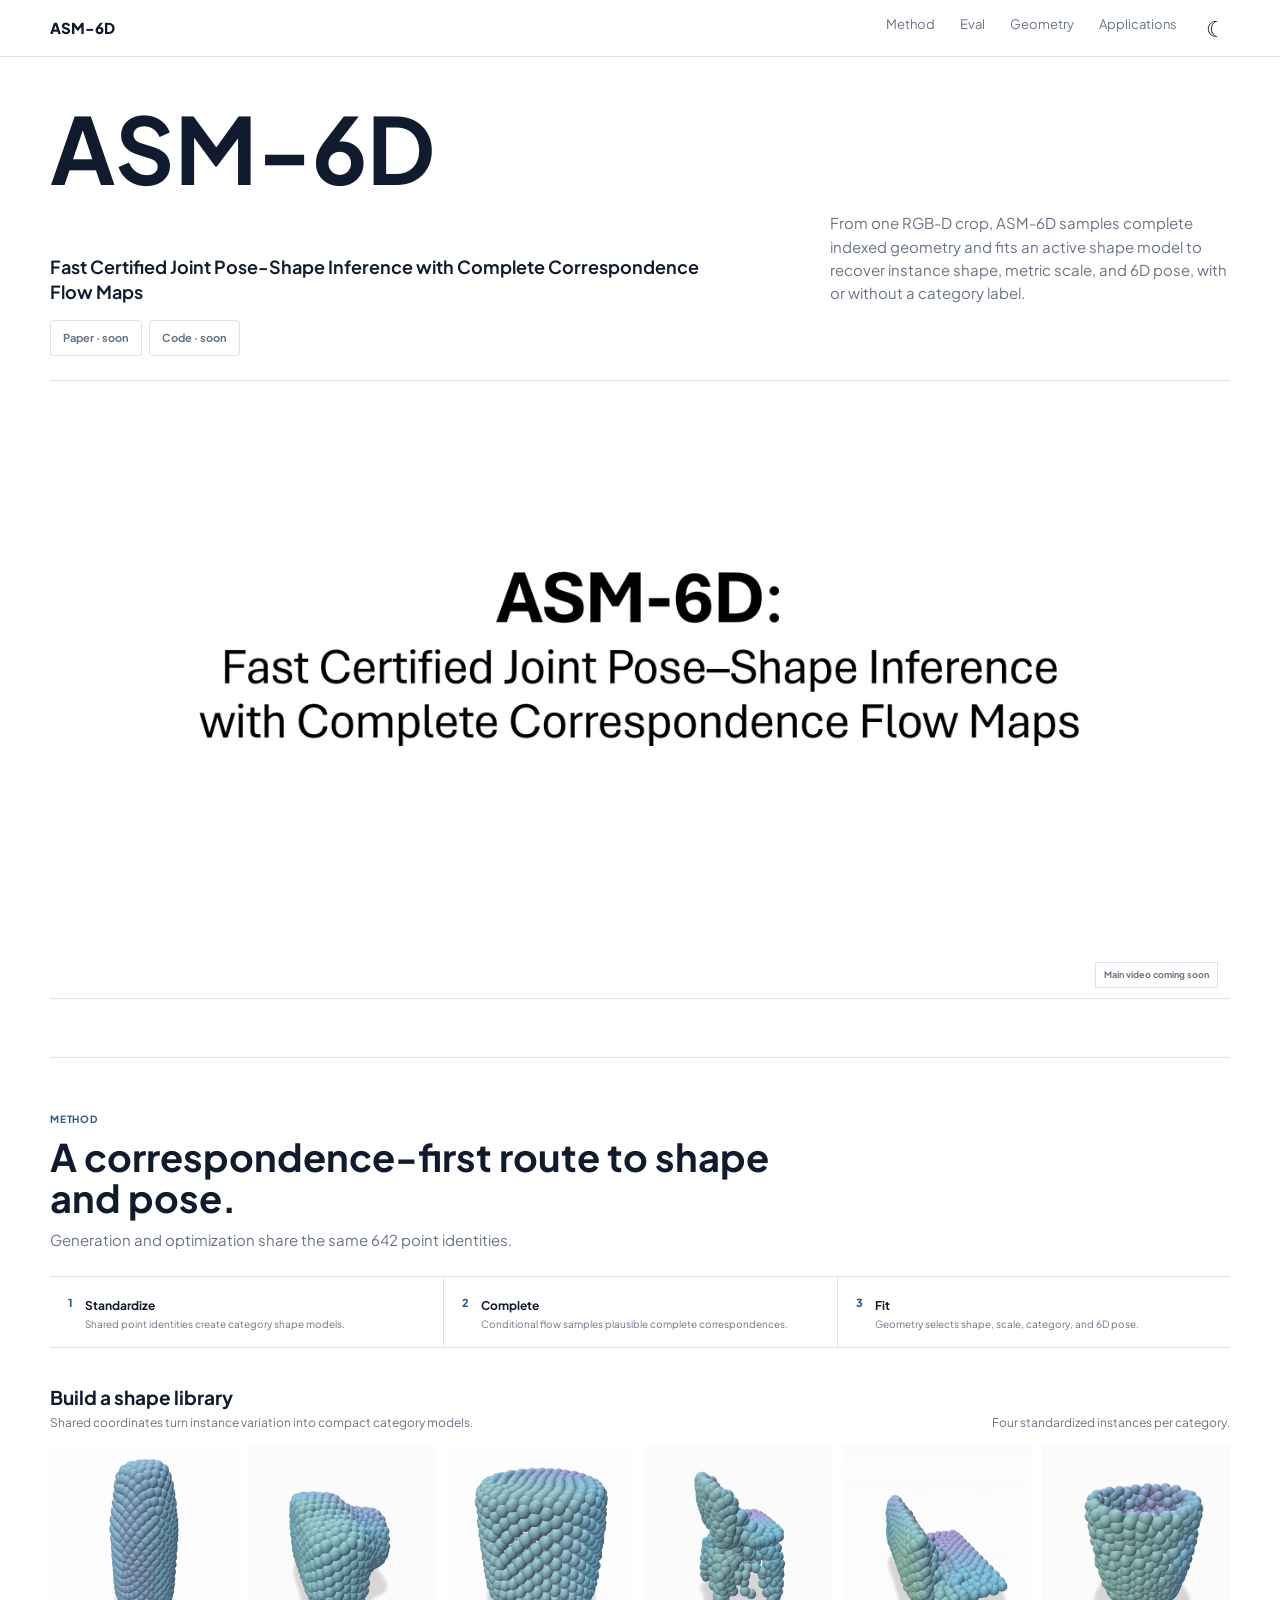
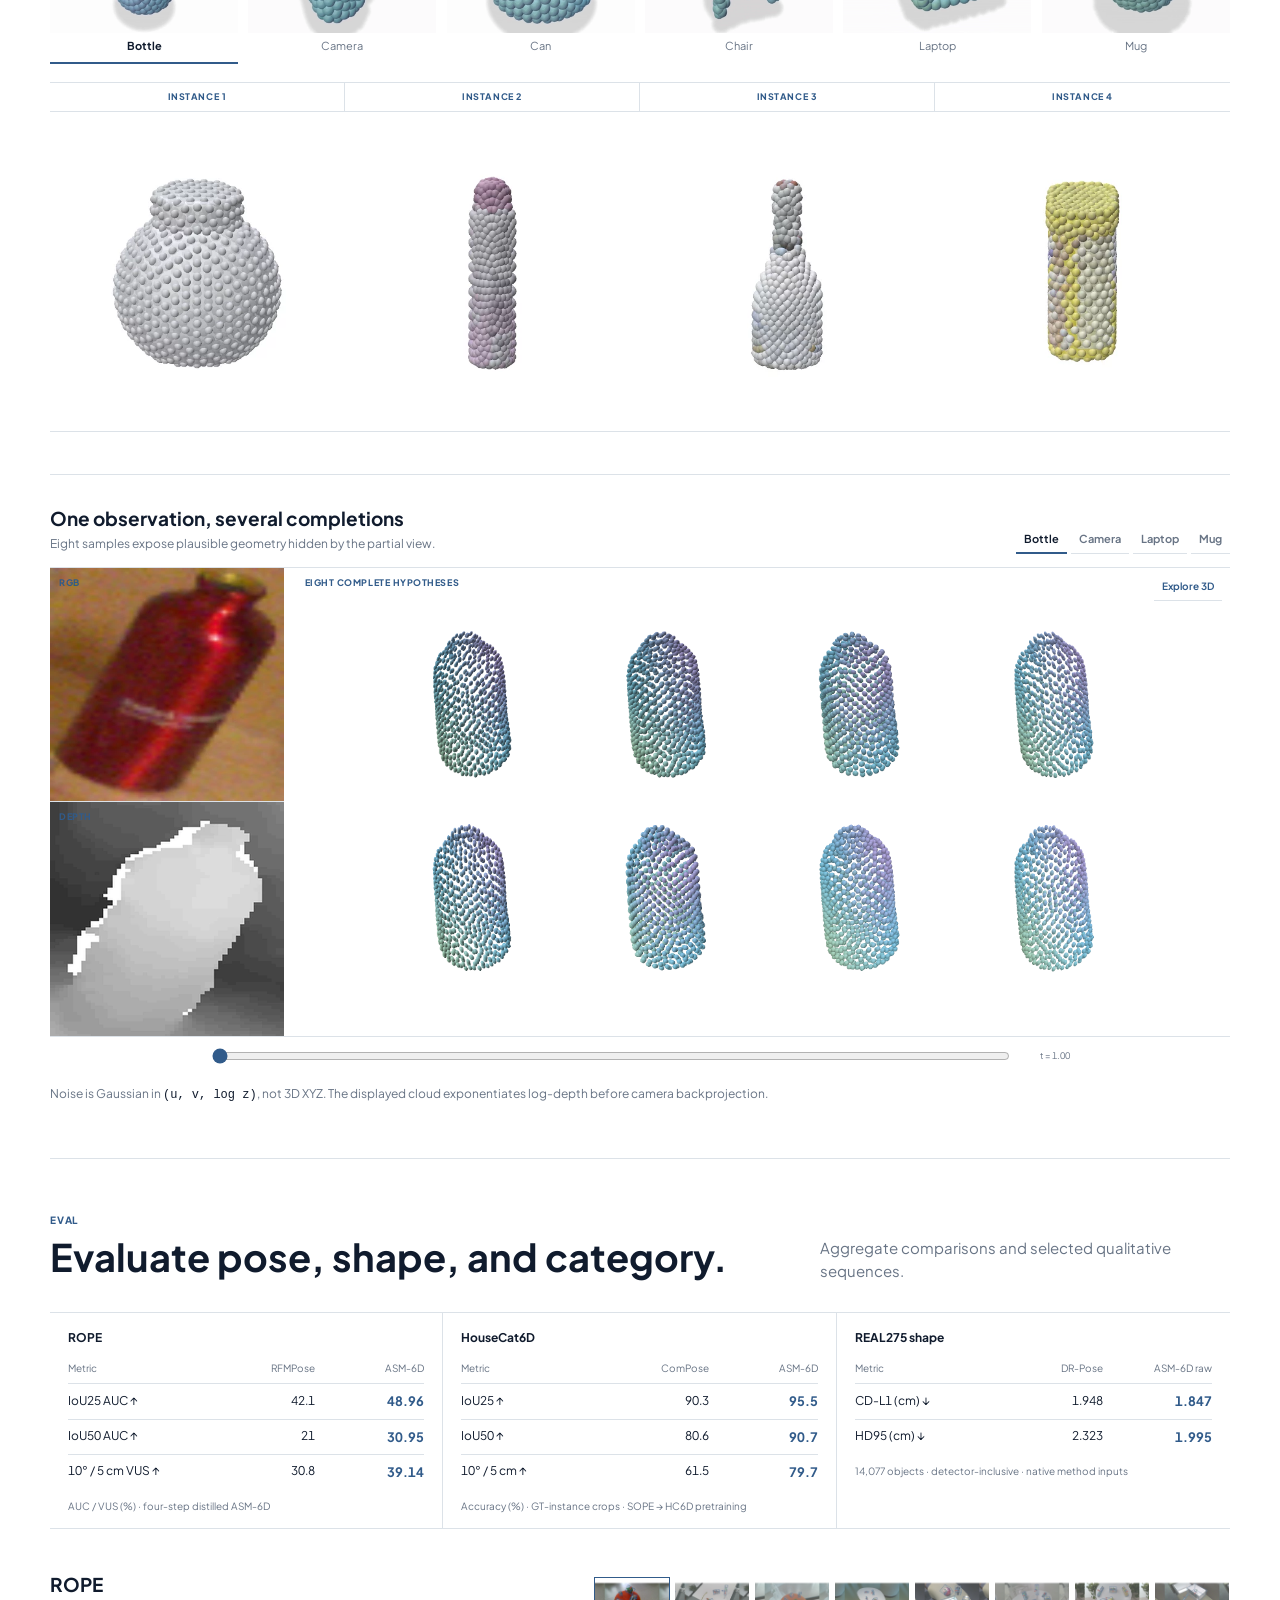
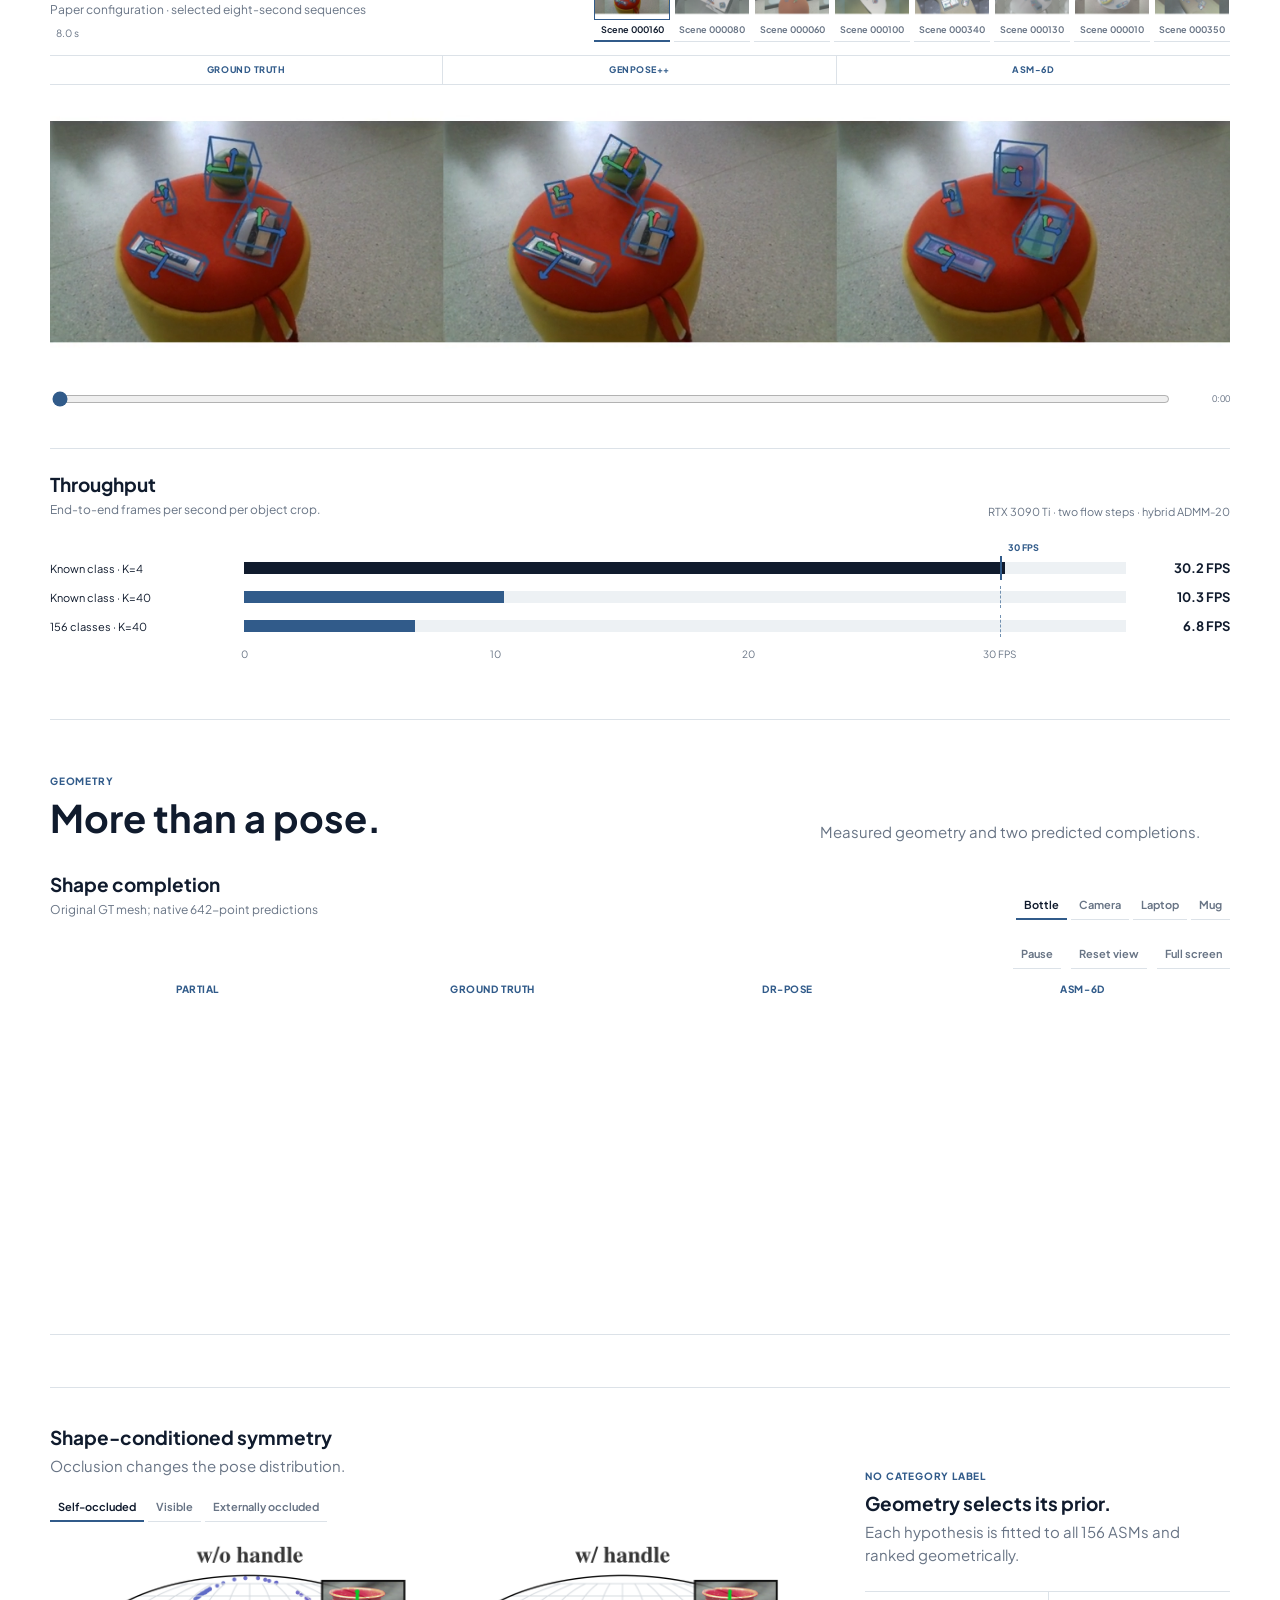
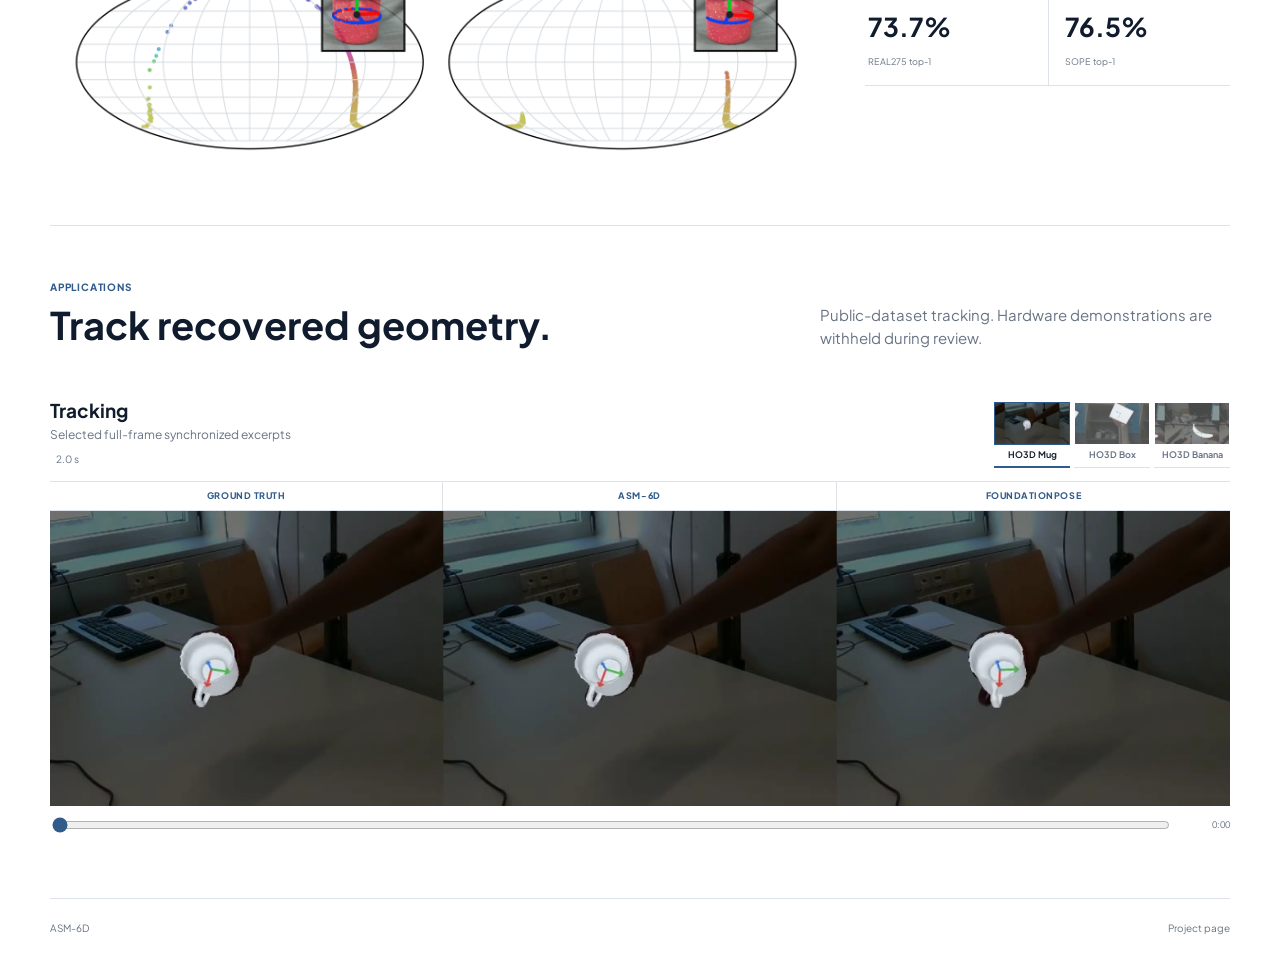
==== index.html @ 8a08e770 "Update anonymous ASM-6D website" ====
<!doctype html>
<html lang="en">
<head>
  <meta charset="utf-8">
  <meta name="viewport" content="width=device-width, initial-scale=1">
  <meta name="description" content="ASM-6D estimates complete object shape and 6D pose from one RGB-D observation.">
  <meta name="robots" content="noindex,nofollow,noarchive">
  <meta property="og:type" content="website">
  <meta property="og:title" content="ASM-6D">
  <meta property="og:description" content="Joint pose-shape inference with complete correspondence flow maps.">
  <meta property="og:image" content="assets/images/social-card.webp">
  <title>ASM-6D</title>
  <link rel="icon" href="data:,">
  <link rel="preload" href="assets/fonts/PlusJakartaSans-Variable.ttf" as="font" type="font/ttf" crossorigin>
  <link rel="preload" href="assets/images/main-poster.webp" as="image" type="image/webp" fetchpriority="high">
  <link rel="stylesheet" href="styles.css">
  <script type="module" src="app.js"></script>
</head>
<body>
  <a class="skip-link" href="#main">Skip to content</a>
  <header class="site-header"><nav class="wrap nav" aria-label="Primary navigation">
    <a class="wordmark" href="#top">ASM-6D</a>
    <div class="nav-links"><a href="#method">Method</a><a href="#eval">Eval</a><a href="#geometry">Geometry</a><a href="#applications">Applications</a><button id="theme-toggle" class="theme-toggle" type="button" aria-label="Switch to dark reading mode" aria-pressed="false" title="Dark reading mode">☾</button></div>
  </nav></header>

  <main id="main">
    <section class="hero wrap" id="top">
      <h1>ASM-6D</h1>
      <div class="hero-line">
        <p class="subtitle">Fast Certified Joint Pose-Shape Inference with Complete Correspondence Flow Maps</p>
        <p class="lede">From one RGB-D crop, ASM-6D samples complete indexed geometry and fits an active shape model to recover instance shape, metric scale, and 6D pose, with or without a category label.</p>
      </div>
      <div class="actions" aria-label="Project resources"><span class="button quiet" aria-disabled="true">Paper · soon</span><span class="button quiet" aria-disabled="true">Code · soon</span></div>
      <div class="main-video" id="main-video-shell">
        <video id="main-video" controls muted playsinline preload="metadata" poster="assets/images/main-poster.webp" aria-label="ASM-6D project video"></video>
        <div class="video-placeholder" id="main-video-placeholder"><span>Main video coming soon</span></div>
      </div>
    </section>

    <section class="section wrap" id="method">
      <header class="section-heading"><p class="eyebrow">Method</p><h2>A correspondence-first route to shape and pose.</h2><p>Generation and optimization share the same 642 point identities.</p></header>
      <ol class="method-steps" aria-label="ASM-6D method stages">
        <li><span>1</span><div><strong>Standardize</strong><p>Shared point identities create category shape models.</p></div></li>
        <li><span>2</span><div><strong>Complete</strong><p>Conditional flow samples plausible complete correspondences.</p></div></li>
        <li><span>3</span><div><strong>Fit</strong><p>Geometry selects shape, scale, category, and 6D pose.</p></div></li>
      </ol>
      <figure class="method-overview" id="method-overview" hidden><img alt="ASM-6D method overview"><figcaption>A replaceable overview of the complete inference pipeline.</figcaption></figure>

      <article class="template-explorer">
        <div class="subhead"><div><h3>Build a shape library</h3><p>Shared coordinates turn instance variation into compact category models.</p></div><p class="microcopy">Four standardized instances per category.</p></div>
        <div class="template-grid" id="template-grid" role="tablist" aria-label="ASM category"></div>
        <div class="instance-reel" id="instance-reel" hidden>
          <div class="column-labels four"><span>Instance 1</span><span>Instance 2</span><span>Instance 3</span><span>Instance 4</span></div>
          <button class="media-button" type="button" aria-label="Pause category instances"><video muted loop playsinline preload="none"></video></button>
        </div>
      </article>

      <article class="flow-explorer">
        <div class="comparison-head"><div><h3>One observation, several completions</h3><p>Eight samples expose plausible geometry hidden by the partial view.</p></div><div class="switches" id="flow-controls" role="tablist" aria-label="Flow completion object"></div></div>
        <div class="flow-stage">
          <div class="flow-input" aria-label="RGB-D conditioning input">
            <div><span>RGB</span><img id="flow-rgb" alt="RGB crop used to condition the flow model"></div>
            <div><span>Depth</span><img id="flow-depth" alt="Depth crop used to condition the flow model"></div>
          </div>
          <div class="flow-output">
            <div class="flow-output-label">Eight complete hypotheses</div><button id="flow-orbit" class="flow-orbit icon-button-inline" type="button" aria-pressed="false">Explore 3D</button>
            <button class="media-button flow-media" type="button" aria-label="Play flow animation"><video id="flow-video" data-autoplay muted playsinline preload="none"></video></button>
            <div id="flow-viewer" class="flow-viewer" hidden><canvas tabindex="0" aria-label="Orbit all eight hypotheses together"></canvas><img class="shape-fallback" alt="Eight flow hypotheses" hidden></div>
          </div>
        </div>
        <div class="media-timeline flow-timeline"><input id="flow-scrubber" type="range" min="0" max="1000" value="0" aria-label="Flow denoising progress"><output for="flow-scrubber">t = 1.00</output></div>
        <p class="flow-note">Noise is Gaussian in <code>(u, v, log z)</code>, not 3D XYZ. The displayed cloud exponentiates log-depth before camera backprojection.</p>
      </article>
    </section>

    <section class="section wrap" id="eval">
      <header class="section-heading split-heading"><div><p class="eyebrow">Eval</p><h2>Evaluate pose, shape, and category.</h2></div><p>Aggregate comparisons and selected qualitative sequences.</p></header>
      <div class="metric-strip" id="benchmark-strip"></div>

      <article class="comparison" data-comparison="rope" hidden>
        <div class="comparison-head"><div><h3>ROPE</h3><p>Paper configuration · selected eight-second sequences</p></div><div class="switches" data-controls role="tablist" aria-label="ROPE scene"></div></div>
        <div class="column-labels three"><span>Ground truth</span><span>GenPose++</span><span>ASM-6D</span></div>
        <button class="media-button comparison-media" type="button" aria-label="Pause ROPE comparison"><video data-video data-autoplay muted loop playsinline preload="none"></video></button>
      </article>

      <article class="comparison" id="housecat-comparison" data-comparison="housecat" hidden>
        <div class="comparison-head"><div><h3>HouseCat6D</h3><p>SOPE-to-HouseCat6D adaptation · official test scenes</p></div><div class="switches" data-controls role="tablist" aria-label="HouseCat6D scene"></div></div>
        <div class="column-labels three"><span>RGB</span><span>Ground truth</span><span>ASM-6D</span></div>
        <button class="media-button comparison-media" type="button" aria-label="Pause HouseCat6D comparison"><video data-video data-autoplay muted loop playsinline preload="none"></video></button>
      </article>

      <article class="throughput" aria-labelledby="throughput-title">
        <div class="subhead"><div><h3 id="throughput-title">Throughput</h3><p>End-to-end frames per second per object crop.</p></div><p class="runtime-config">RTX 3090 Ti · two flow steps · hybrid ADMM-20</p></div>
        <div class="latency-chart" id="latency-chart"></div>
        <div class="fps-axis" aria-hidden="true"><span>0</span><span>10</span><span>20</span><span>30 FPS</span></div>
      </article>
    </section>

    <section class="section wrap" id="geometry">
      <header class="section-heading split-heading"><div><p class="eyebrow">Geometry</p><h2>More than a pose.</h2></div><p>Measured geometry and two predicted completions.</p></header>
      <article class="shape-completion">
        <div class="comparison-head"><div><h3>Shape completion</h3><p>Original GT mesh; native 642-point predictions</p></div><div class="switches" id="shape-controls" role="tablist" aria-label="Shape completion object"></div></div>
        <div class="shape-toolbar"><button class="icon-button-inline" id="shape-play" type="button" aria-label="Pause automatic rotation">Pause</button><button class="icon-button-inline" id="shape-reset" type="button">Reset view</button><button class="icon-button-inline" id="shape-fullscreen" type="button">Full screen</button></div>
        <div class="shape-viewer" id="shape-viewer" role="region" aria-label="Synchronized interactive shape completion comparison"><div class="shape-labels"><span>Partial</span><span>Ground truth</span><span>DR-Pose</span><span>ASM-6D</span></div><canvas tabindex="0" aria-label="Synchronized GT mesh and three point clouds"></canvas><img class="shape-fallback" alt="Shape completion comparison" hidden></div>
      </article>

      <div class="geometry-pair">
        <article class="compact-study"><div class="study-head"><h3>Shape-conditioned symmetry</h3><p>Occlusion changes the pose distribution.</p></div><div class="switches" id="ambiguity-controls" role="tablist" aria-label="Occlusion condition"></div><button class="media-button" type="button" data-lightbox aria-label="Enlarge pose ambiguity visualization"><img id="ambiguity-image" src="assets/images/ambiguity-self.webp" alt="Shape-conditioned pose distributions"></button></article>
        <article class="prior-study"><p class="eyebrow">No category label</p><h3>Geometry selects its prior.</h3><p>Each hypothesis is fitted to all 156 ASMs and ranked geometrically.</p><div class="classification-metrics" id="classification-metrics"></div></article>
      </div>
    </section>

    <section class="section wrap" id="applications">
      <header class="section-heading split-heading"><div><p class="eyebrow">Applications</p><h2>Track and grasp recovered geometry.</h2></div><p>Lock shape through time, or pass it directly to grasp planning.</p></header>
      <article class="comparison" data-comparison="tracking">
        <div class="comparison-head"><div><h3>Tracking</h3><p>Selected full-frame synchronized excerpts</p></div><div class="switches" data-controls role="tablist" aria-label="Tracking sequence"></div></div>
        <div class="column-labels three"><span>Ground truth</span><span>ASM-6D</span><span>FoundationPose</span></div>
        <button class="media-button comparison-media" type="button" aria-label="Pause tracking comparison"><video data-video data-autoplay muted loop playsinline preload="none"></video></button>
      </article>
      <article class="comparison" data-comparison="grasping">
        <div class="comparison-head"><div><h3>Geometry-aware grasping</h3><p>Synchronized camera and robot views</p></div><div class="switches" data-controls role="tablist" aria-label="Grasp sequence"></div></div>
        <div class="column-labels two"><span>RGB</span><span>Geometry + robot</span></div>
        <button class="media-button comparison-media" type="button" aria-label="Pause grasping comparison"><video data-video data-autoplay muted loop playsinline preload="none"></video></button>
      </article>
    </section>
  </main>

  <footer class="footer wrap"><p>ASM-6D</p><p>Project page</p></footer>
  <dialog class="lightbox" id="lightbox" aria-label="Expanded media"><button class="icon-button" type="button" aria-label="Close expanded media">×</button><img alt="Expanded visualization"></dialog>
</body>
</html>
---- styles.css ----
@font-face{font-family:Jakarta;src:url("assets/fonts/PlusJakartaSans-Variable.ttf") format("truetype");font-style:normal;font-weight:200 800;font-display:swap}
:root{--ink:#101b2d;--blue:#315b8a;--blue-mid:#7190b0;--blue-pale:#d9e3ec;--gray:#8d959e;--muted:#687485;--line:#dce2e8;--paper:#fff;--max:1180px}
*{box-sizing:border-box}html{scroll-behavior:smooth;background:#fff}body{margin:0;color:var(--ink);background:#fff;font-family:Jakarta,Arial,sans-serif;font-size:15px;line-height:1.55;letter-spacing:0}img,video,canvas{display:block;width:100%;background:#fff}button,a{font:inherit}button{color:inherit}.wrap{width:min(calc(100% - 48px),var(--max));margin-inline:auto}
.skip-link{position:fixed;left:12px;top:-60px;z-index:100;background:var(--ink);color:#fff;padding:9px 13px}.skip-link:focus{top:12px}.site-header{position:sticky;top:0;z-index:30;background:rgba(255,255,255,.96);border-bottom:1px solid var(--line);backdrop-filter:blur(10px)}.nav{height:56px;display:flex;align-items:center;justify-content:space-between}.wordmark{font-weight:800;color:var(--ink);text-decoration:none}.nav-links{display:flex;gap:25px}.nav-links a{color:var(--muted);text-decoration:none;font-size:13px}.nav-links a:hover,.nav-links a:focus{color:var(--ink)}
.eyebrow{margin:0 0 8px;color:var(--blue);font-size:10px;font-weight:750;text-transform:uppercase;letter-spacing:.08em}h1,h2,h3,p{margin-top:0}h1{font-size:clamp(58px,7vw,92px);line-height:.94;letter-spacing:0;margin:0}h2{font-size:clamp(29px,3vw,42px);line-height:1.08;letter-spacing:0;margin-bottom:10px}h3{font-size:19px;line-height:1.2;letter-spacing:0;margin-bottom:5px}.subtitle{font-size:18px;line-height:1.4;font-weight:650;max-width:650px;margin:0}.lede{font-size:15px;color:var(--muted);max-width:400px;margin:0}.hero{padding-block:48px 58px}.hero-line{display:flex;justify-content:space-between;align-items:end;gap:64px;margin-top:20px}.actions{display:flex;gap:7px;margin-top:16px}.button{display:inline-flex;border:1px solid var(--line);border-radius:3px;padding:8px 12px;color:var(--muted);background:#fff;font-size:11px;font-weight:700}.main-video{position:relative;margin-top:24px;aspect-ratio:16/8.4;background:#fff;border-block:1px solid var(--line);overflow:hidden}.main-video video{height:100%;object-fit:contain}.video-placeholder{position:absolute;right:12px;bottom:10px;pointer-events:none}.video-placeholder span{display:block;padding:5px 8px;border:1px solid var(--line);background:rgba(255,255,255,.9);color:var(--muted);font-size:9px;font-weight:700}
.section{position:relative;padding-block:54px;border-top:1px solid var(--line)}.anchor-alias{position:absolute;top:-56px}.section-heading{max-width:760px;margin-bottom:25px}.section-heading>p:last-child,.split-heading>p{color:var(--muted);margin-bottom:0}.split-heading{max-width:none;display:grid;grid-template-columns:1fr 410px;gap:55px;align-items:end}.split-heading>p{padding-bottom:5px}.method-steps{display:grid;grid-template-columns:repeat(3,1fr);margin:0 0 34px;padding:0;border-block:1px solid var(--line);list-style:none}.method-steps li{display:flex;gap:12px;padding:15px 18px}.method-steps li+li{border-left:1px solid var(--line)}.method-steps li>span{color:var(--blue);font-size:11px;font-weight:800;padding-top:2px}.method-steps strong{font-size:12px}.method-steps p{margin:2px 0 0;color:var(--muted);font-size:10px;line-height:1.45}.method-overview{margin:0 0 40px;border-block:1px solid var(--line)}.method-overview img{max-height:560px;object-fit:contain}.method-overview figcaption{font-size:10px;color:var(--muted);padding:7px 0}.subhead,.comparison-head{display:flex;align-items:end;justify-content:space-between;gap:28px;margin-bottom:13px}.subhead p,.comparison-head p{margin:0;color:var(--muted);font-size:12px}.microcopy{max-width:320px;text-align:right}.template-explorer{padding-top:4px}.template-grid{display:grid;grid-template-columns:repeat(6,1fr);gap:10px}.template-tile{position:relative;padding:0 0 8px;border:0;border-bottom:2px solid transparent;background:#fff;cursor:pointer;text-align:left}.template-tile video{aspect-ratio:1/1;object-fit:contain}.template-tile span{display:block;text-align:center;font-size:11px;color:var(--muted);margin-top:3px}.template-tile.active{border-color:var(--blue)}.template-tile.active span{color:var(--ink);font-weight:700}.instance-reel{margin-top:18px;border-bottom:1px solid var(--line)}.instance-reel video{aspect-ratio:48/13;object-fit:contain}.flow-explorer,.throughput{margin-top:42px;padding-top:32px;border-top:1px solid var(--line)}.flow-stage{display:grid;grid-template-columns:minmax(150px,1fr) minmax(0,4fr);gap:12px;align-items:stretch;border-block:1px solid var(--line)}.flow-input{display:grid;grid-template-rows:1fr 1fr;gap:1px;background:var(--line)}.flow-input>div{position:relative;min-height:0;background:#fff}.flow-input span,.flow-output-label{position:absolute;z-index:1;top:8px;left:9px;color:var(--blue);font-size:9px;font-weight:750;text-transform:uppercase;letter-spacing:.06em}.flow-input img{height:100%;object-fit:cover}.flow-output{position:relative;min-width:0;background:#fff}.flow-output-label{position:absolute}.flow-media,.flow-media video{width:100%;height:100%;aspect-ratio:2/1;object-fit:contain}.flow-timeline{grid-column:2;max-width:none;width:80%;margin:3px 0 0 auto}
.media-button{display:block;width:100%;padding:0;border:0;background:#fff;cursor:pointer;position:relative}.media-button:focus-visible,.switches button:focus-visible,.template-tile:focus-visible,.icon-button-inline:focus-visible,.icon-button:focus-visible{outline:2px solid var(--blue);outline-offset:3px}.switches{display:flex;flex-wrap:wrap;gap:4px}.switches button,.icon-button-inline{border:0;border-bottom:1px solid var(--line);padding:6px 8px;background:#fff;color:var(--muted);cursor:pointer;font-size:11px;font-weight:650}.switches button.active{color:var(--ink);border-color:var(--blue);box-shadow:inset 0 -1px var(--blue)}.switches .preview-tab{width:76px;padding:0 0 5px;text-align:center}.preview-tab img{width:76px;height:43px;object-fit:cover;filter:saturate(.72);opacity:.72;border:1px solid transparent}.preview-tab span{display:block;margin-top:3px;font-size:9px;white-space:nowrap;overflow:hidden;text-overflow:ellipsis}.preview-tab.active img{opacity:1;filter:none;border-color:var(--blue)}
.metric-strip{display:grid;grid-template-columns:repeat(3,1fr);border-block:1px solid var(--line);margin-bottom:42px}.metric-comparison{padding:16px 18px 14px;border-right:1px solid var(--line)}.metric-comparison:last-child{border-right:0}.metric-comparison header{display:flex;justify-content:space-between;align-items:baseline;gap:12px}.metric-comparison header strong{font-size:12px}.metric-comparison header span{color:var(--blue);font-size:17px;font-weight:800}.metric-comparison footer{margin-top:8px;color:var(--muted);font-size:8px}.comparison-bar{margin-top:11px}.bar-row{display:grid;grid-template-columns:72px 1fr 34px;align-items:center;gap:7px;margin:5px 0;color:var(--muted);font-size:9px}.bar-row span{white-space:nowrap;overflow:hidden;text-overflow:ellipsis}.bar-row i{display:block;height:7px;background:#edf0f2}.bar-row b{display:block;height:100%;background:#a6adb5}.bar-row em{text-align:right;font-style:normal;font-weight:700}.bar-row.ours{color:var(--ink)}.bar-row.ours b{background:var(--blue)}.comparison{position:relative;margin-top:44px}.comparison+.comparison{margin-top:54px}.column-labels,.shape-labels{display:grid;border-block:1px solid var(--line);color:var(--blue);font-size:9px;font-weight:750;text-transform:uppercase;letter-spacing:.06em}.column-labels.three{grid-template-columns:repeat(3,1fr)}.column-labels.four,.shape-labels{grid-template-columns:repeat(4,1fr)}.column-labels.two{grid-template-columns:repeat(2,1fr)}.column-labels span,.shape-labels span{text-align:center;padding:7px;border-right:1px solid var(--line)}.column-labels span:last-child,.shape-labels span:last-child{border-right:0}.comparison-media{overflow:hidden}.comparison-media video{height:auto;object-fit:contain}.media-timeline{display:grid;grid-template-columns:1fr 52px;align-items:center;gap:10px;padding:8px 0}.media-timeline input{width:100%;height:18px;accent-color:var(--blue);cursor:pointer}.media-timeline output{color:var(--muted);font-size:9px;text-align:right;font-variant-numeric:tabular-nums}.flow-timeline{max-width:860px;margin:0 auto}.expand-media{display:none;position:absolute;right:8px;bottom:8px;z-index:2;border:1px solid var(--line);border-radius:2px;padding:5px 8px;background:rgba(255,255,255,.92);color:var(--muted);font-size:9px;font-weight:700;cursor:pointer}.expand-media:hover,.expand-media:focus{color:var(--ink);border-color:var(--blue-mid)}.latency-chart{position:relative;padding-top:5px}.latency-row{display:grid;grid-template-columns:180px 1fr 126px;align-items:center;gap:14px;margin:12px 0}.latency-label{font-size:11px}.latency-track{height:12px;background:#edf1f4;position:relative}.latency-bar{height:100%;background:var(--blue);min-width:2px}.realtime-marker{position:absolute;left:22.2%;top:-5px;height:22px;border-left:1px dashed var(--blue-mid);pointer-events:none}.realtime-marker span{position:absolute;left:5px;top:-15px;white-space:nowrap;color:var(--blue);font-size:9px;font-style:normal}.latency-value{text-align:right;line-height:1.15}.latency-value strong{display:block;color:var(--ink);font-size:13px}.latency-value small{display:block;color:var(--muted);font-size:9px;margin-top:2px}
.shape-completion{margin-top:8px}.shape-toolbar{display:flex;align-items:center;justify-content:flex-end;gap:10px;padding:6px 0}.shape-toolbar span{font-size:10px;color:var(--muted)}.shape-viewer{position:relative;height:360px;border-bottom:1px solid var(--line);touch-action:none}.shape-viewer canvas{height:100%}.shape-fallback{position:absolute;inset:0;height:100%;object-fit:contain}.geometry-pair{display:grid;grid-template-columns:1.35fr .65fr;gap:58px;margin-top:52px;padding-top:38px;border-top:1px solid var(--line)}.study-head p,.prior-study>p:not(.eyebrow){color:var(--muted)}.compact-study .switches{margin:10px 0 3px}.compact-study img{height:auto;object-fit:contain}.prior-study{padding-top:43px}.classification-metrics{display:grid;grid-template-columns:1fr 1fr;margin-top:24px;border-block:1px solid var(--line)}.classification-metrics div{padding:15px 3px}.classification-metrics div+div{border-left:1px solid var(--line);padding-left:16px}.classification-metrics strong{display:block;font-size:26px}.classification-metrics span{font-size:9px;color:var(--muted)}
.shape-viewer:fullscreen{height:100vh;background:#fff;border:0}.shape-viewer:fullscreen canvas{height:100vh}
.footer{border-top:1px solid var(--line);padding-block:22px 38px;display:flex;justify-content:space-between;color:var(--muted);font-size:10px}.footer p{margin:0}.lightbox{border:0;padding:38px;background:#fff;box-shadow:0 18px 70px rgba(16,27,45,.2);max-width:min(94vw,1500px);max-height:94vh}.lightbox::backdrop{background:rgba(16,27,45,.55)}.lightbox img{max-width:88vw;max-height:82vh;object-fit:contain}.icon-button{position:absolute;right:8px;top:4px;border:0;background:#fff;font-size:27px;cursor:pointer}[hidden]{display:none!important}
@media(max-width:820px){.wrap{width:min(calc(100% - 28px),var(--max))}.nav-links{gap:13px}.nav-links a:nth-child(3){display:none}.hero{padding-block:38px 48px}.hero-line,.split-heading{display:block}.lede{margin-top:10px}.main-video{margin-top:22px}.section{padding-block:46px}.method-steps{grid-template-columns:1fr}.method-steps li+li{border-left:0;border-top:1px solid var(--line)}.template-grid{grid-template-columns:repeat(3,1fr)}.flow-stage{grid-template-columns:1fr}.flow-input{grid-template-columns:1fr 1fr;grid-template-rows:none;aspect-ratio:2/1}.flow-output{border-top:1px solid var(--line)}.flow-timeline{grid-column:1;width:100%}.metric-strip{grid-template-columns:1fr}.metric-comparison{border-right:0;border-bottom:1px solid var(--line)}.metric-comparison:last-child{border-bottom:0}.comparison-head,.subhead{align-items:start}.comparison-head{display:block}.comparison-head .switches{margin-top:11px;flex-wrap:nowrap;overflow-x:auto;padding-bottom:4px}.microcopy{display:none}.latency-row{grid-template-columns:115px 1fr 76px;gap:8px}.shape-viewer{height:430px}.shape-labels{grid-template-columns:1fr 1fr}.shape-labels span:nth-child(2){border-right:0}.geometry-pair{grid-template-columns:1fr;gap:35px}.prior-study{padding-top:0}.footer{display:block}.footer p+p{margin-top:3px}}
@media(max-width:500px){body{font-size:14px}.nav{height:52px}.nav-links a{font-size:10px}.hero{padding-top:34px}h1{font-size:60px}.subtitle{font-size:15px}.main-video{aspect-ratio:16/9}.template-grid{gap:5px}.flow-media{height:280px}.comparison-head{display:block}.comparison-head .switches{margin-top:9px}.column-labels{font-size:8px}.expand-media{display:block}.shape-toolbar span{display:none}.shape-viewer{height:430px}.latency-row{grid-template-columns:96px 1fr 70px}.lightbox{padding:30px 8px}}
.operating-point .realtime-marker{top:-6px;height:24px;border-left:2px solid var(--blue)}.operating-point .realtime-marker span{left:6px;font-weight:750}.operating-point .latency-bar{background:var(--ink)}
.flow-media{height:auto;aspect-ratio:2/1}.flow-media video{height:auto;aspect-ratio:2/1;object-fit:contain}@media(max-width:500px){.expand-media{bottom:40px}.flow-input{aspect-ratio:2.3/1}.flow-output-label{top:5px;left:6px}.flow-stage{gap:6px}}
@media(prefers-reduced-motion:reduce){html{scroll-behavior:auto}}

html,body{background:var(--paper)}h1{font-size:92px}h2{font-size:38px}
.theme-toggle{width:28px;height:28px;flex:none;padding:0;border:0;background:transparent;color:var(--ink);font-size:22px;cursor:pointer;line-height:1}
.theme-toggle:focus-visible{outline:2px solid var(--blue);outline-offset:3px}
.score-heading,.score-row{display:grid;grid-template-columns:1.1fr .8fr .8fr;gap:8px;align-items:center;text-align:right;font-size:11px}
.score-heading{margin:13px 0 7px;color:var(--muted);font-size:10px}.score-heading span:first-child,.score-row span:first-child{text-align:left}
.score-row{padding:7px 0;border-top:1px solid var(--line);font-size:12px;font-variant-numeric:tabular-nums}.score-row strong{color:var(--blue);font-size:13px}
.metric-comparison footer{font-size:10px;line-height:1.5;margin-top:10px}
.throughput{margin-top:30px;padding-top:24px}.latency-chart{padding-top:15px}.latency-row{grid-template-columns:180px 1fr 90px}
.realtime-marker{left:85.714%}.fps-axis{position:relative;height:18px;margin:0 104px 0 194px;font-size:10px;color:var(--muted)}
.fps-axis span{position:absolute;transform:translateX(-50%)}.fps-axis span:nth-child(1){left:0}.fps-axis span:nth-child(2){left:28.571%}.fps-axis span:nth-child(3){left:57.143%}.fps-axis span:nth-child(4){left:85.714%}
.runtime-config{max-width:320px;text-align:right;font-size:11px!important}
.flow-orbit{position:absolute;z-index:3;right:8px;top:5px;color:#315b8a;background:#fff;font-size:10px}
.flow-viewer{position:relative;aspect-ratio:2/1;background:#fff;touch-action:none}.flow-viewer canvas{height:100%}
.flow-note{margin:10px 0 0;color:var(--muted);font-size:12px;line-height:1.5}.flow-note code{font-size:inherit;color:var(--ink)}
.shape-labels{position:absolute;inset:0;z-index:2;pointer-events:none;border:0;display:grid;grid-template-columns:repeat(4,1fr);color:#315b8a}
.shape-labels span{align-self:start;border:0;background:rgba(255,255,255,.9);font-size:10px}
.shape-viewer canvas:focus-visible,.flow-viewer canvas:focus-visible{outline:2px solid var(--blue);outline-offset:2px}
.media-duration{color:var(--muted);font-size:10px;margin-left:6px}
[data-theme=dark]{--paper:#17191d;--ink:#edf0f4;--blue:#9cbfe6;--muted:#b2bac5;--line:#3b414b;--blue-mid:#91a9c3;color-scheme:dark}
[data-theme=dark] .site-header{background:rgba(23,25,29,.96)}
[data-theme=dark] .switches button,[data-theme=dark] .icon-button-inline,[data-theme=dark] .template-tile,[data-theme=dark] .button{background:var(--paper)}
[data-theme=dark] .template-tile video,[data-theme=dark] .instance-reel video,[data-theme=dark] .flow-stage,[data-theme=dark] .shape-viewer{background:#fff;color:#315b8a;color-scheme:light}
[data-theme=dark] .flow-orbit{background:#fff;color:#315b8a}
[data-theme=dark] .latency-track{background:#343b45}[data-theme=dark] .operating-point .latency-bar{background:#c4d6eb}
[data-theme=dark] .lightbox,[data-theme=dark] .icon-button{background:var(--paper)}
@media(max-width:820px){h2{font-size:29px}.latency-row{grid-template-columns:115px 1fr 74px}.fps-axis{margin-left:123px;margin-right:82px}.runtime-config{display:block;font-size:9px!important}.shape-labels{grid-template-columns:repeat(2,1fr);grid-template-rows:repeat(2,1fr)}.flow-orbit{font-size:9px}}
@media(max-width:500px){h1{font-size:60px}.latency-row{grid-template-columns:96px 1fr 70px}.fps-axis{margin-left:104px;margin-right:78px}.nav-links{gap:10px}.theme-toggle{width:24px}.flow-output-label{font-size:8px;max-width:60%}.score-row{font-size:12px}.score-heading{font-size:10px}}
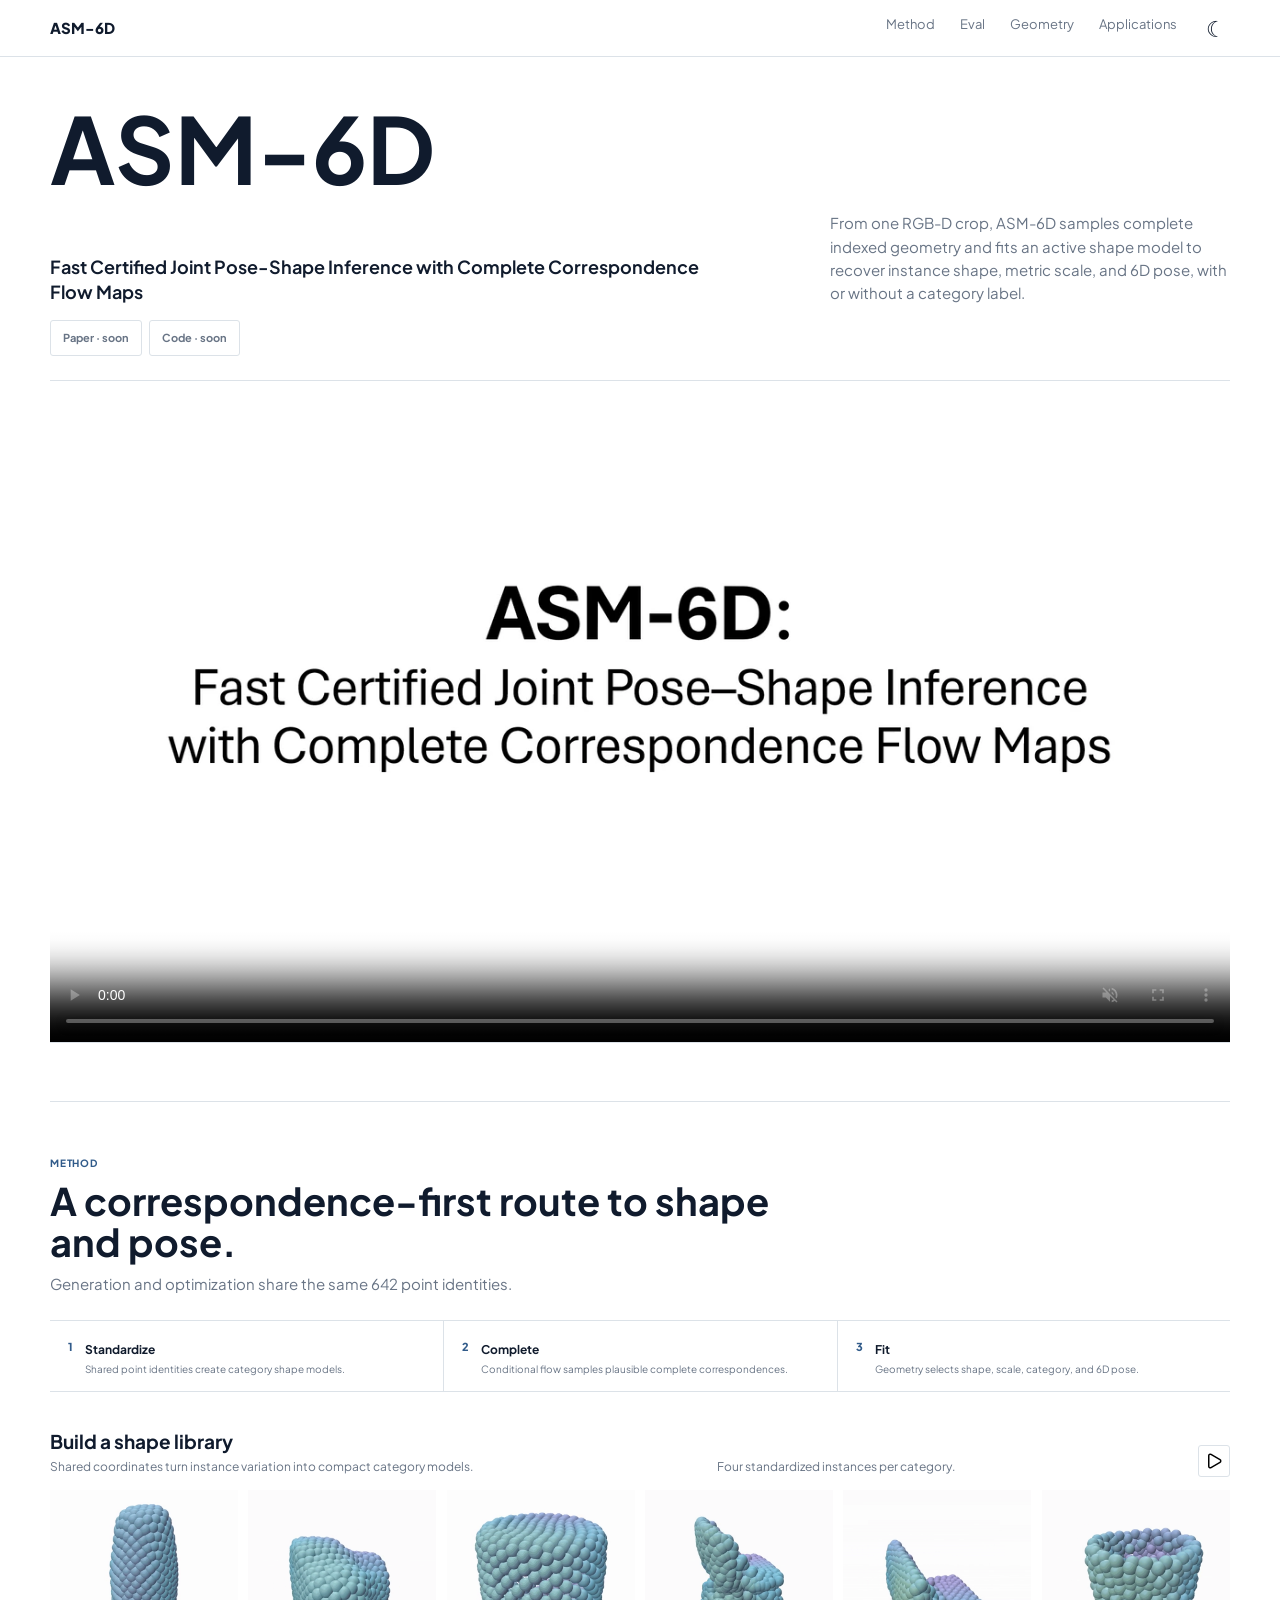
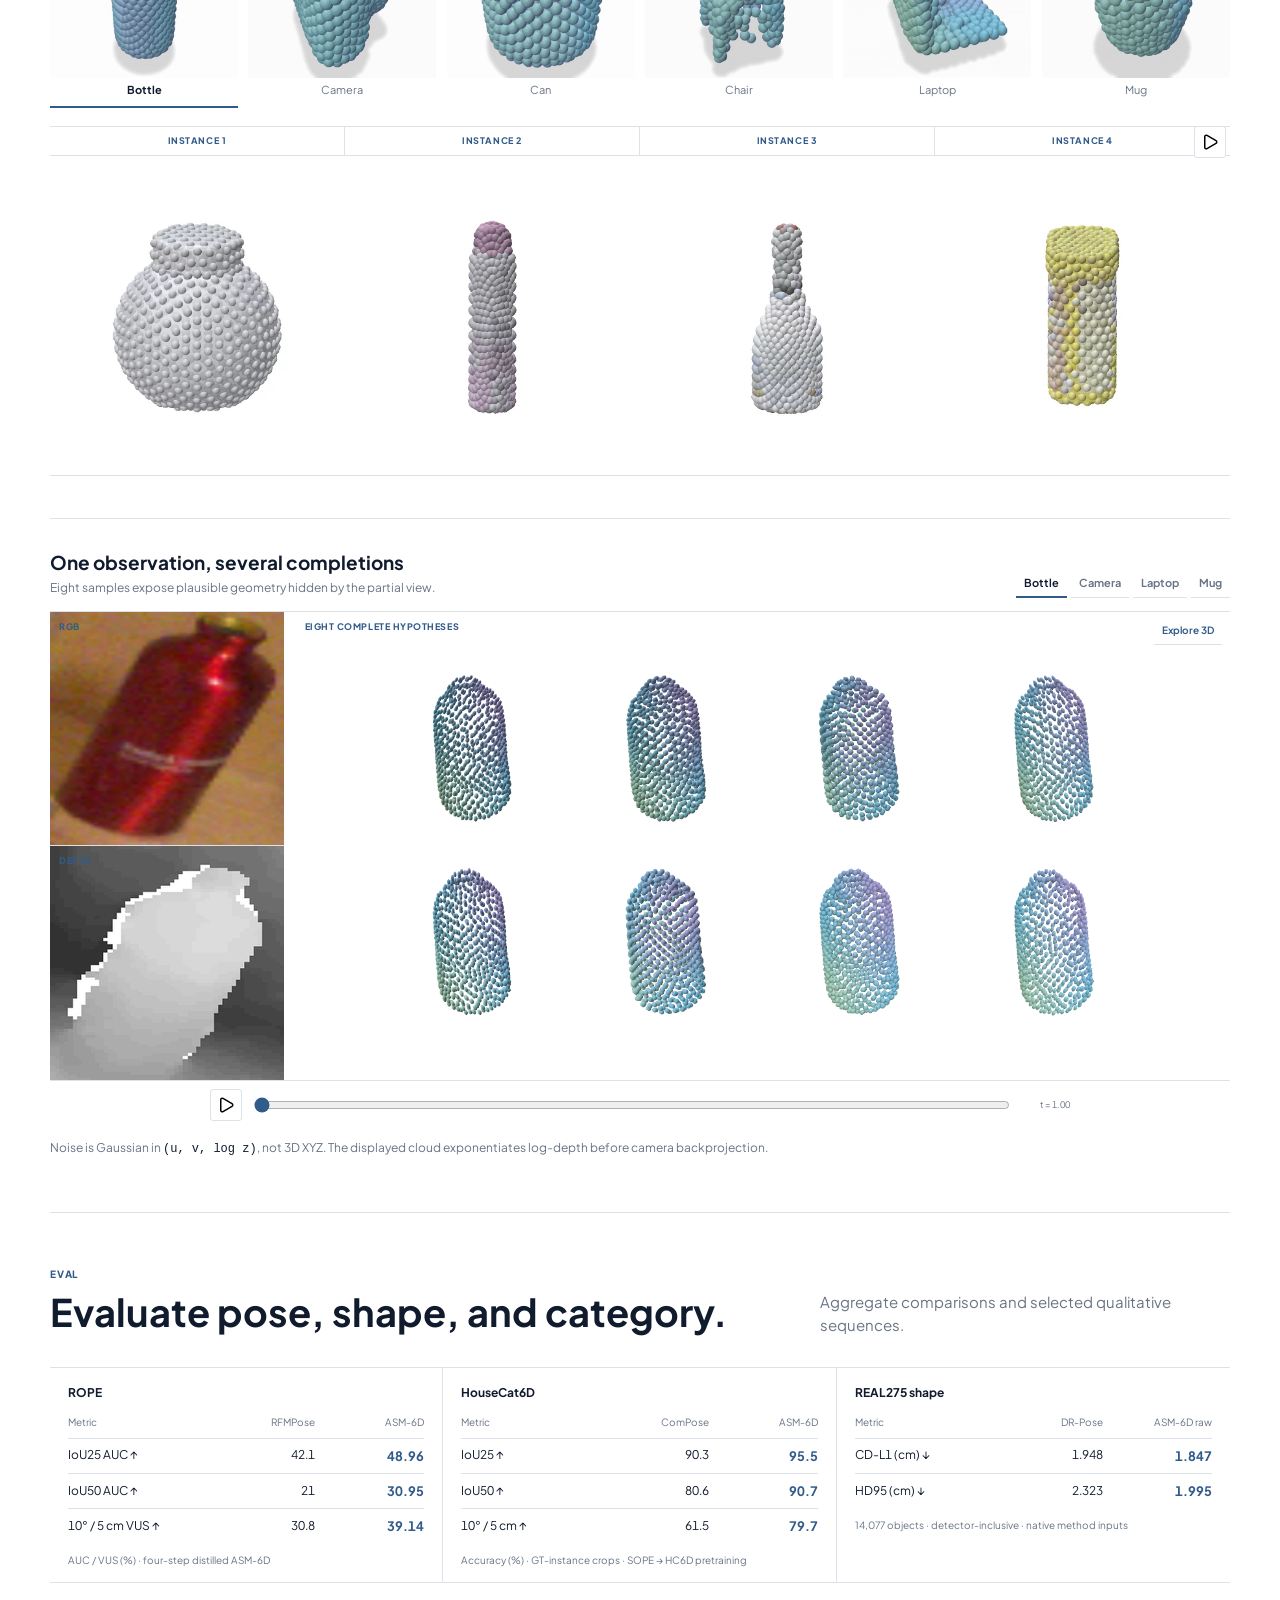
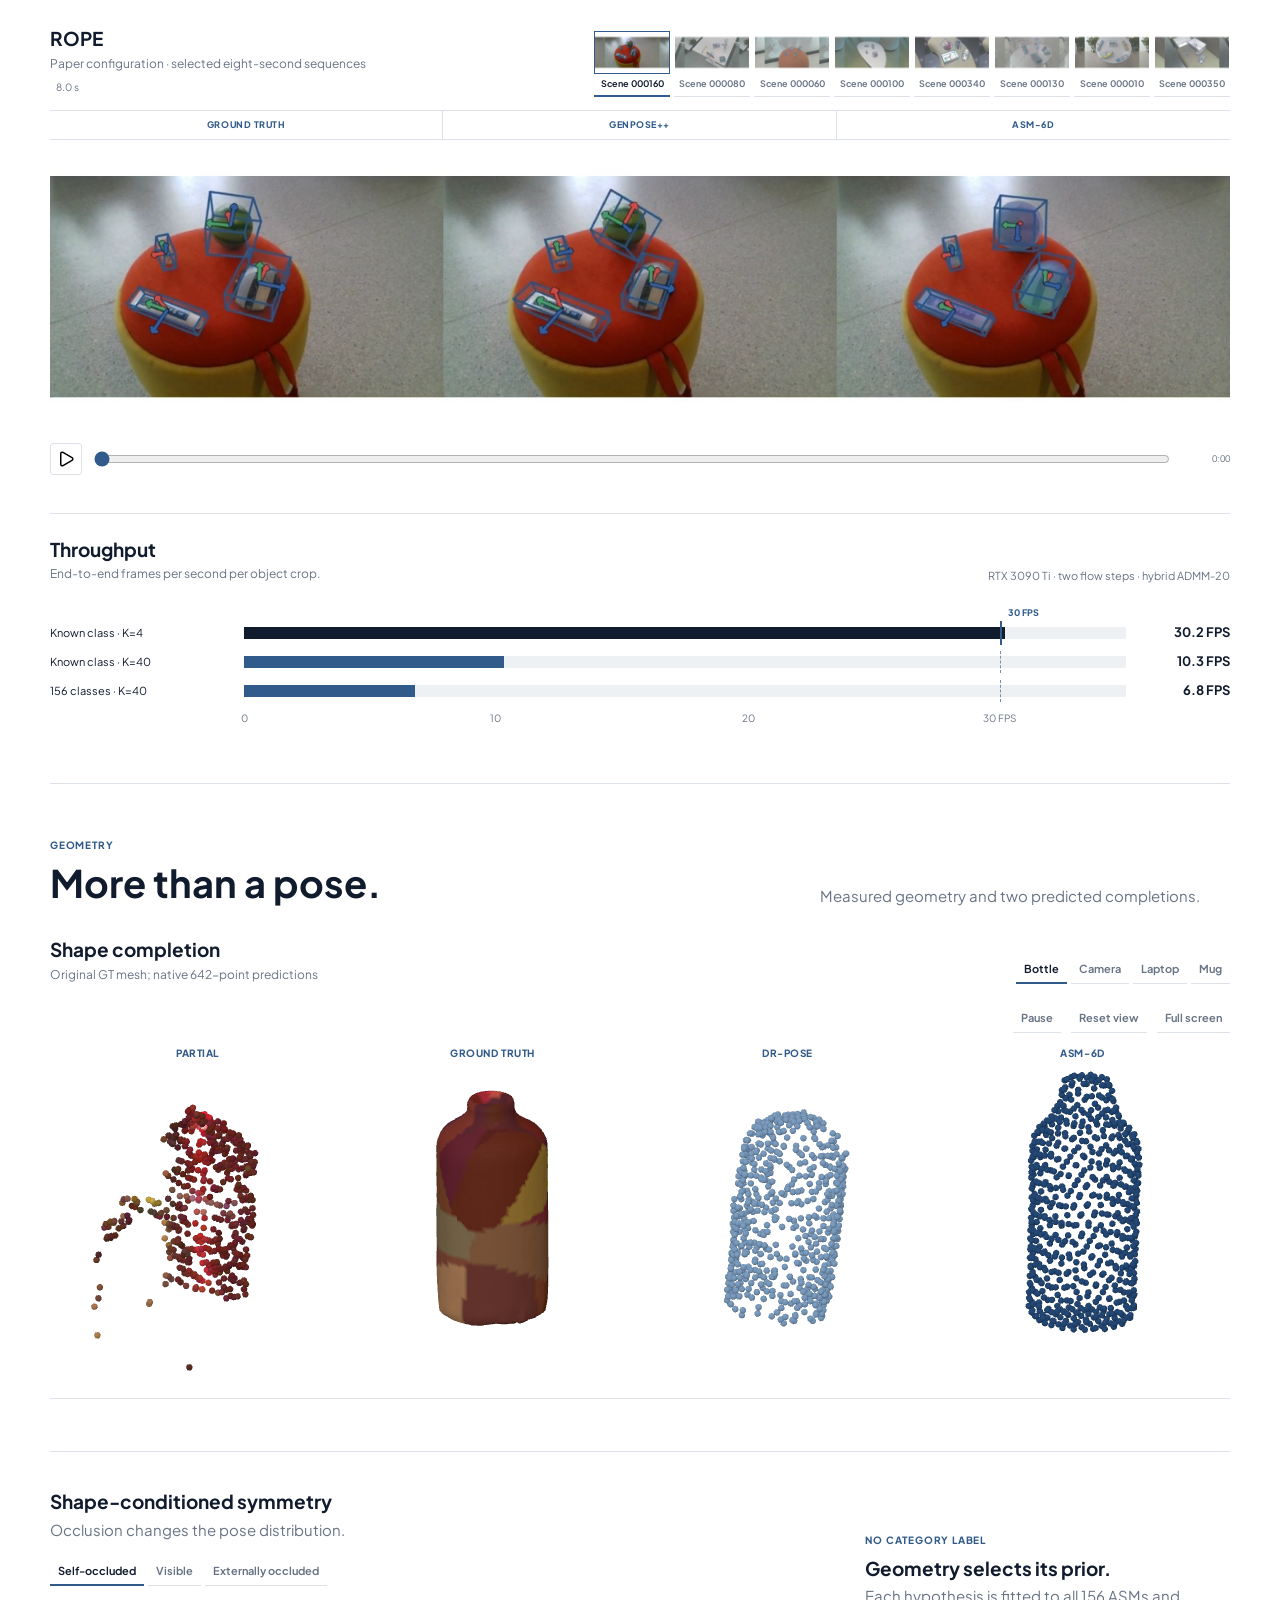
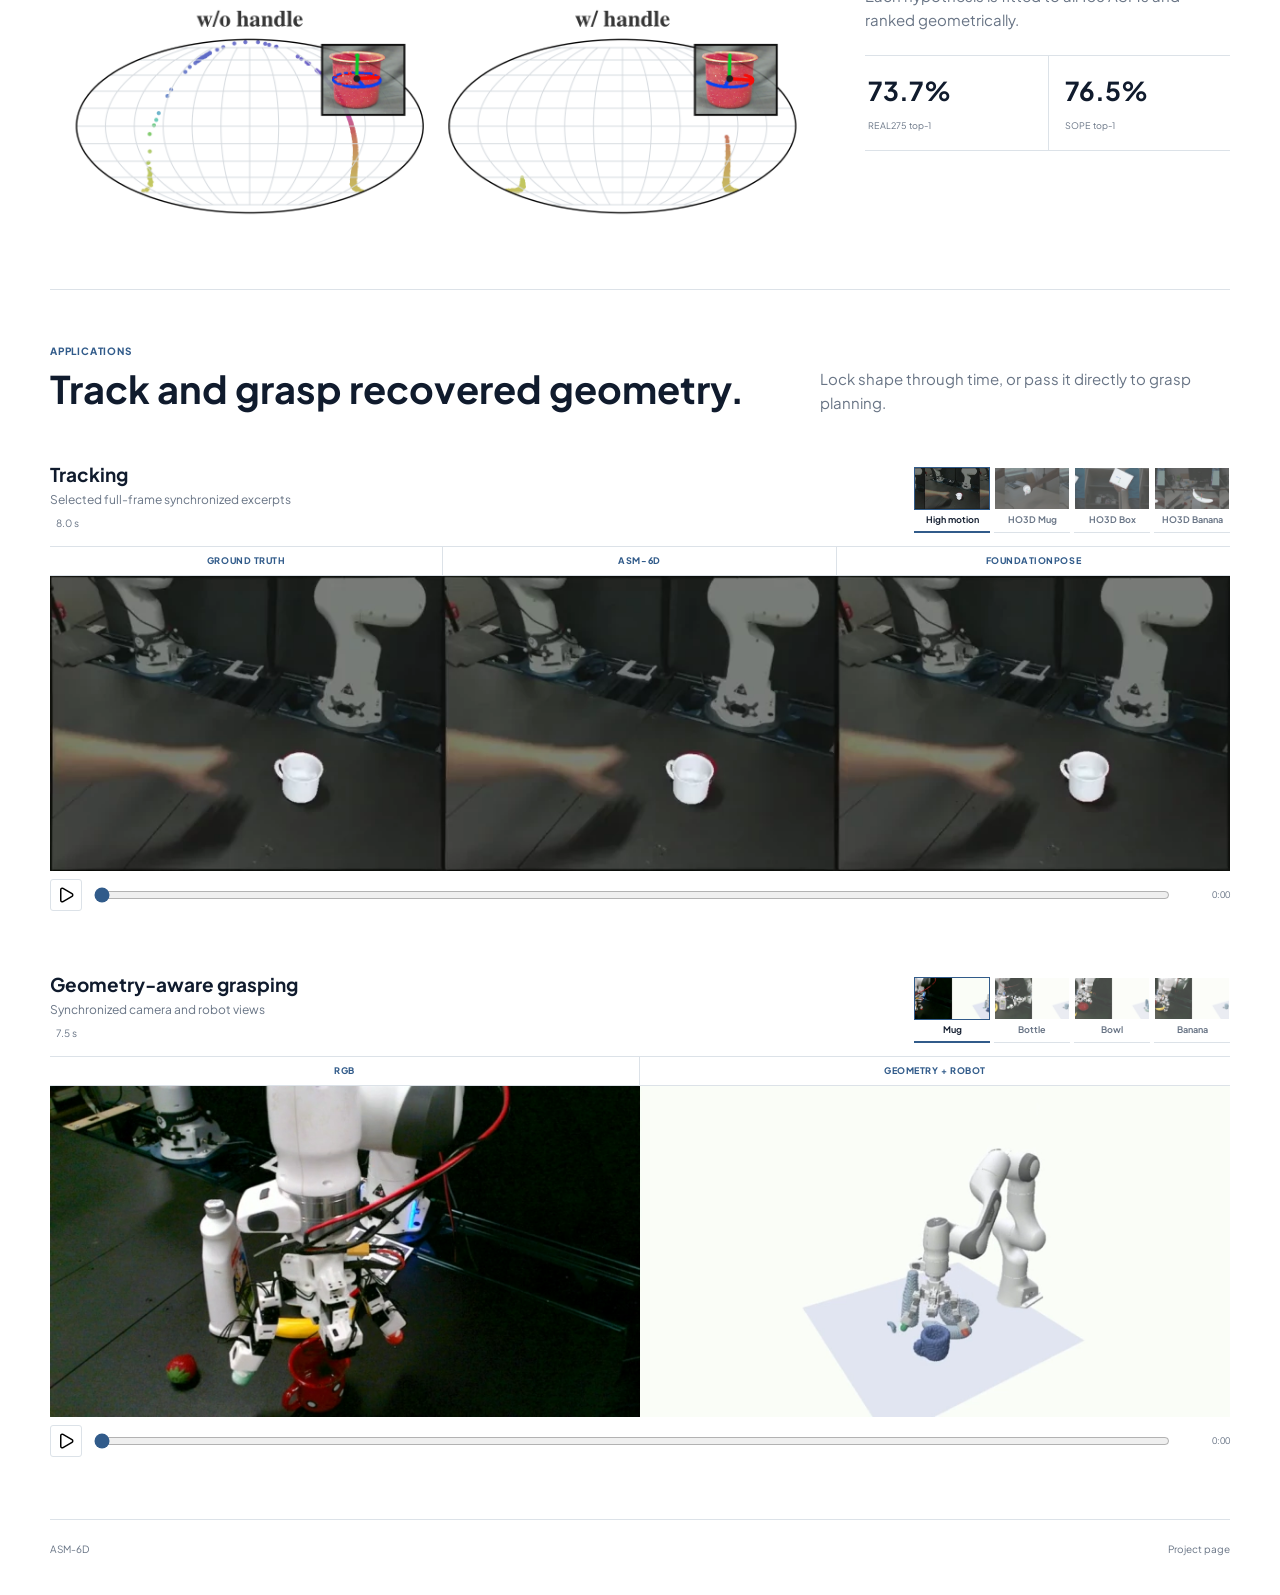
==== commit 2ced0fc1: "Update anonymous ASM-6D website" ====
--- a/index.html
+++ b/index.html
@@ -13,8 +13,8 @@
   <link rel="icon" href="data:,">
   <link rel="preload" href="assets/fonts/PlusJakartaSans-Variable.ttf" as="font" type="font/ttf" crossorigin>
   <link rel="preload" href="assets/images/main-poster.webp" as="image" type="image/webp" fetchpriority="high">
-  <link rel="stylesheet" href="styles.css">
-  <script type="module" src="app.js"></script>
+  <link rel="stylesheet" href="styles.css?v=full-media-controls">
+  <script type="module" src="app.js?v=full-media-controls"></script>
 </head>
 <body>
   <a class="skip-link" href="#main">Skip to content</a>
--- a/styles.css
+++ b/styles.css
@@ -42,3 +42,12 @@
 [data-theme=dark] .lightbox,[data-theme=dark] .icon-button{background:var(--paper)}
 @media(max-width:820px){h2{font-size:29px}.latency-row{grid-template-columns:115px 1fr 74px}.fps-axis{margin-left:123px;margin-right:82px}.runtime-config{display:block;font-size:9px!important}.shape-labels{grid-template-columns:repeat(2,1fr);grid-template-rows:repeat(2,1fr)}.flow-orbit{font-size:9px}}
 @media(max-width:500px){h1{font-size:60px}.latency-row{grid-template-columns:96px 1fr 70px}.fps-axis{margin-left:104px;margin-right:78px}.nav-links{gap:10px}.theme-toggle{width:24px}.flow-output-label{font-size:8px;max-width:60%}.score-row{font-size:12px}.score-heading{font-size:10px}}
+
+.media-toolbar{display:flex;justify-content:flex-end;padding:4px 0;gap:8px}
+.instance-reel{position:relative}.instance-playback{position:absolute;top:0;right:4px;z-index:2;padding:0}
+.playback-toggle{display:grid;place-items:center;width:32px;height:32px;flex:none;padding:6px;border:1px solid var(--line);border-radius:3px;background:var(--paper);cursor:pointer;color:var(--ink)}
+.playback-toggle img{width:18px;height:18px;background:transparent}
+.playback-toggle:hover{border-color:var(--blue)}
+.playback-toggle:focus-visible{outline:2px solid var(--blue);outline-offset:3px}
+.media-timeline.has-playback-control{grid-template-columns:32px minmax(0,1fr) 52px}
+[data-theme=dark] .playback-toggle img{filter:invert(1)}
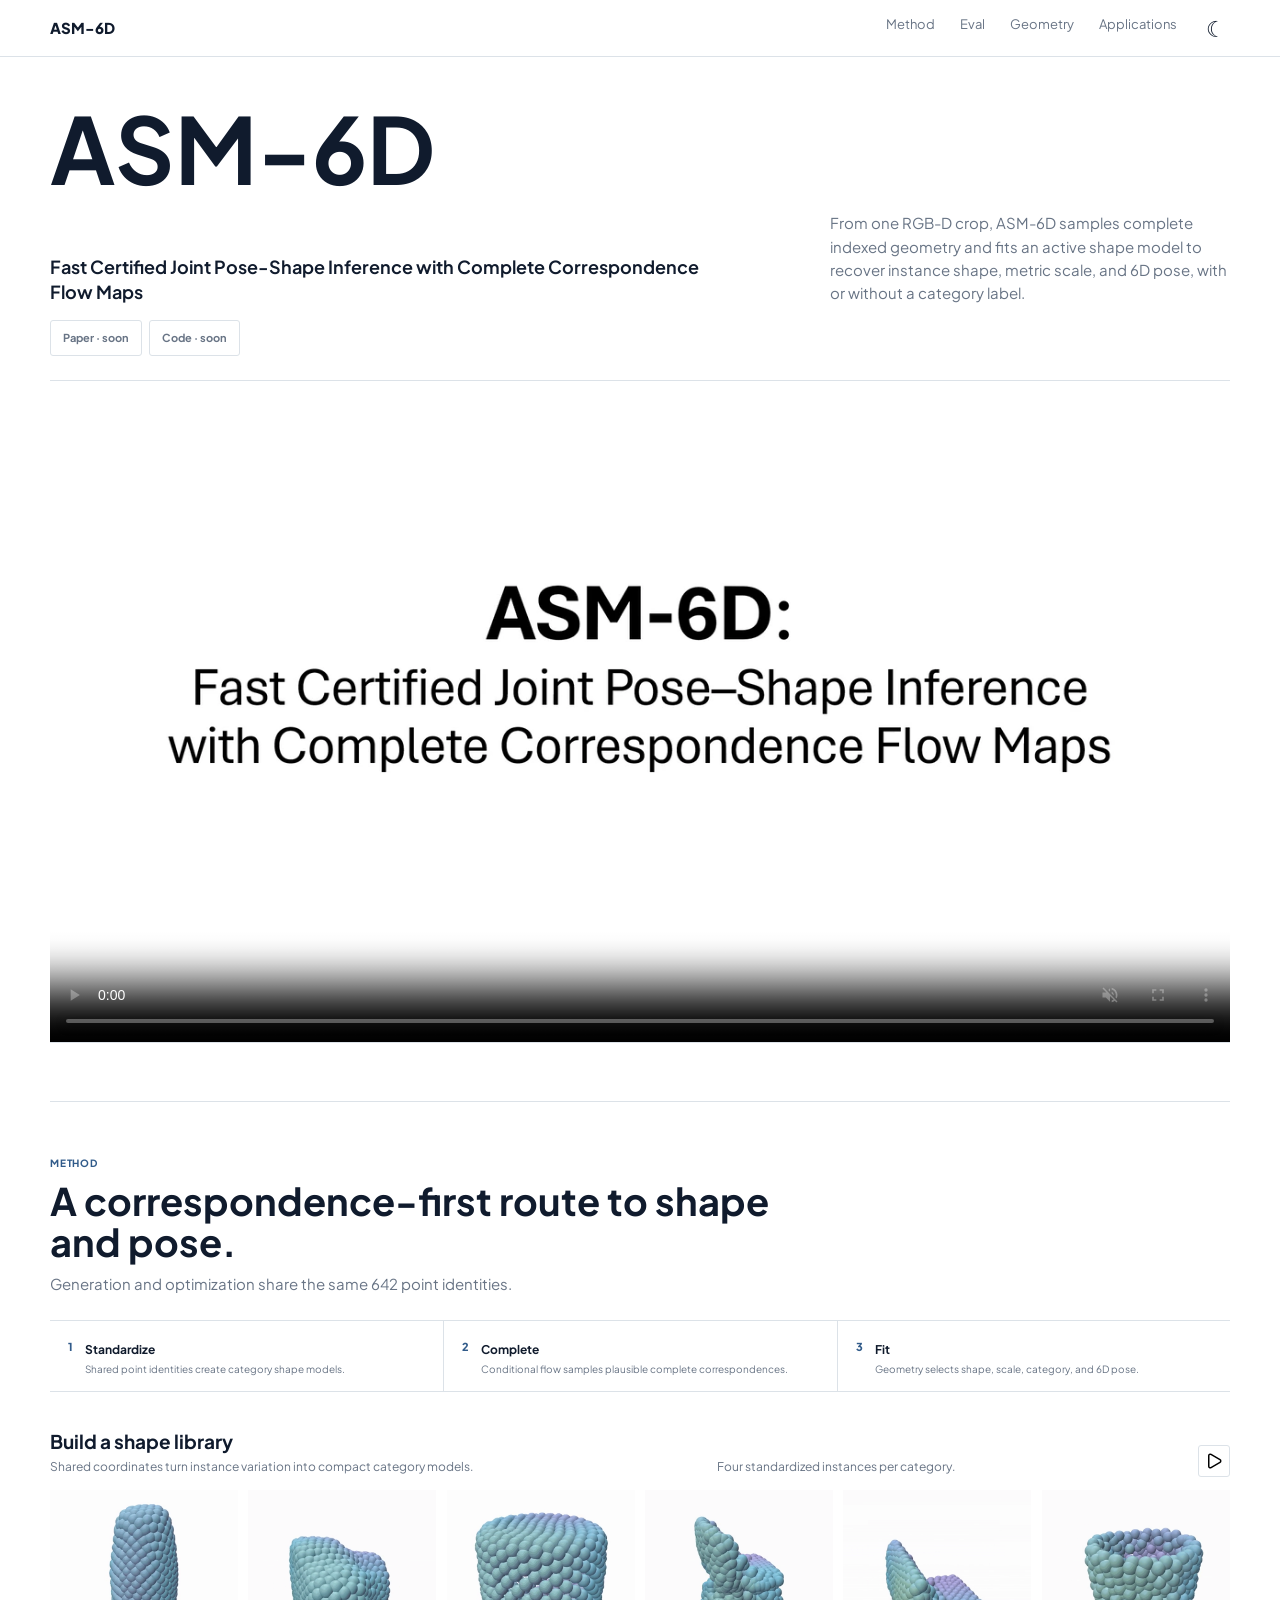
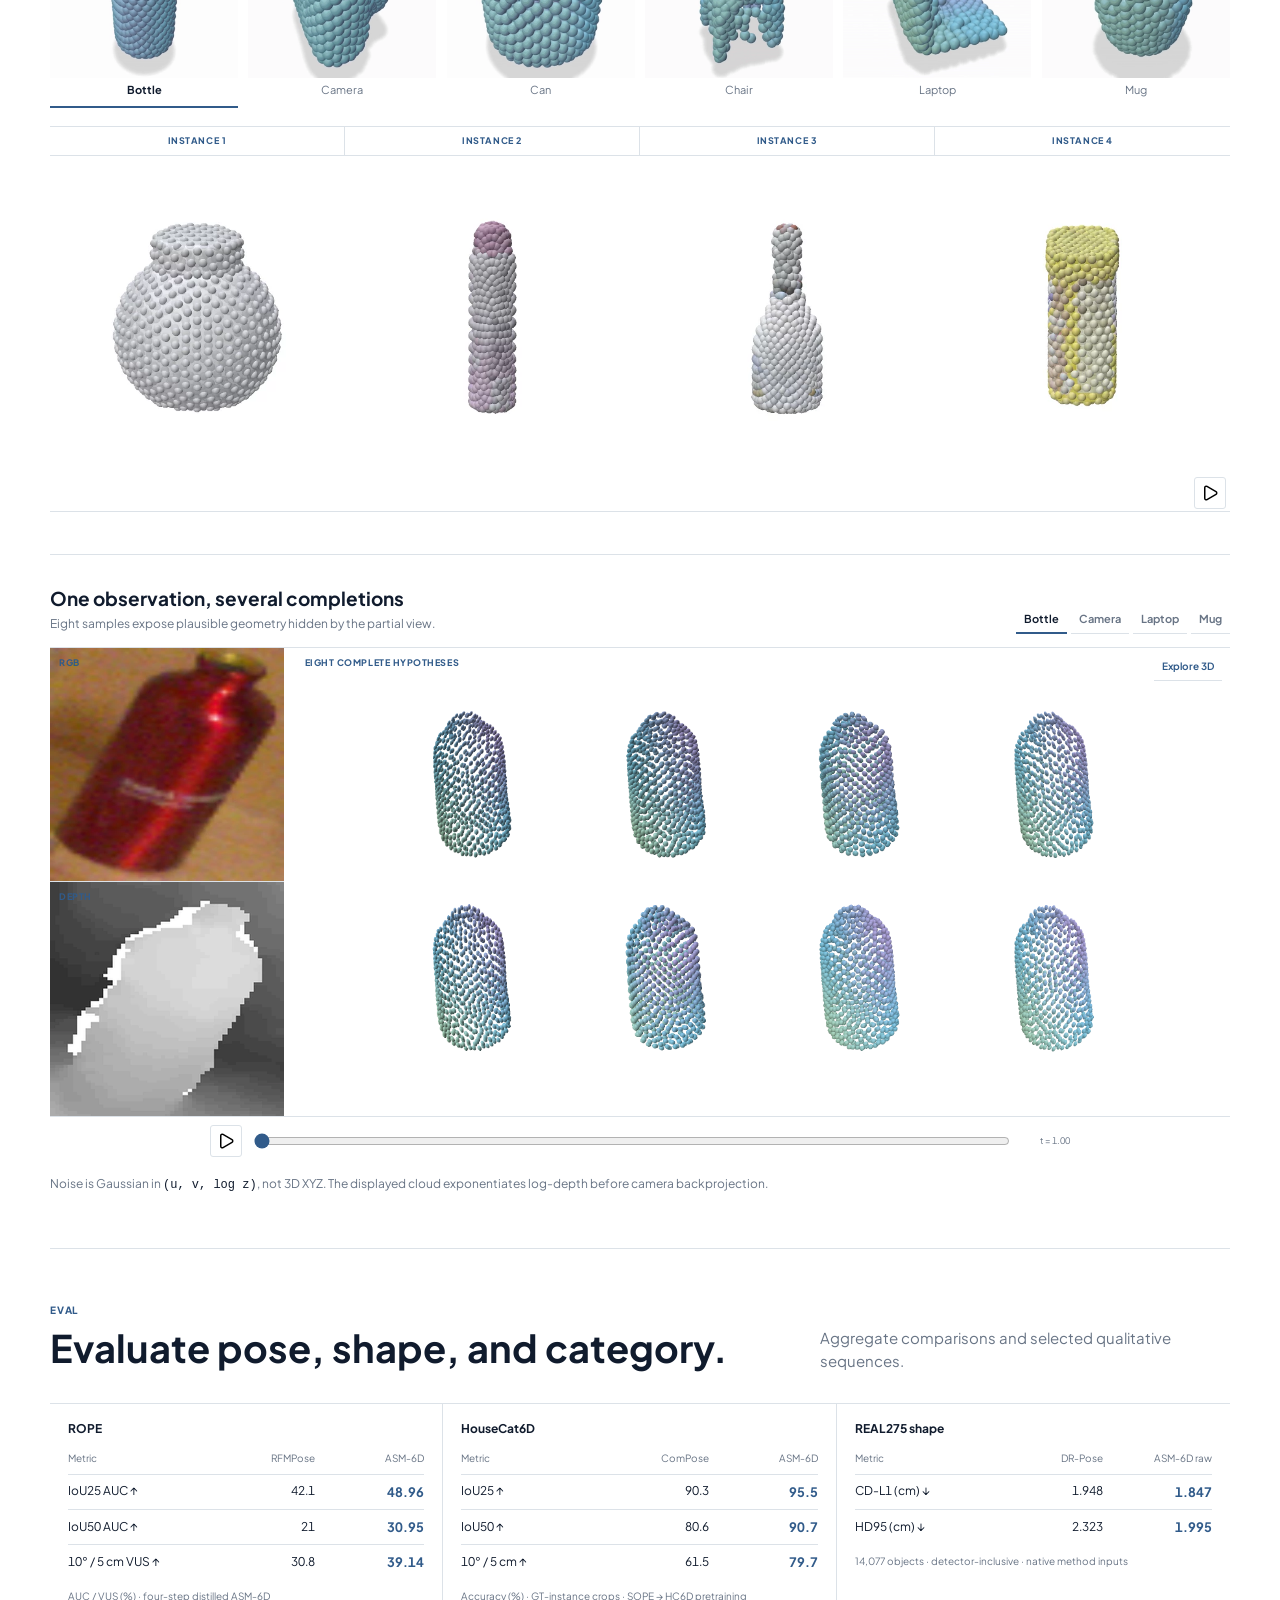
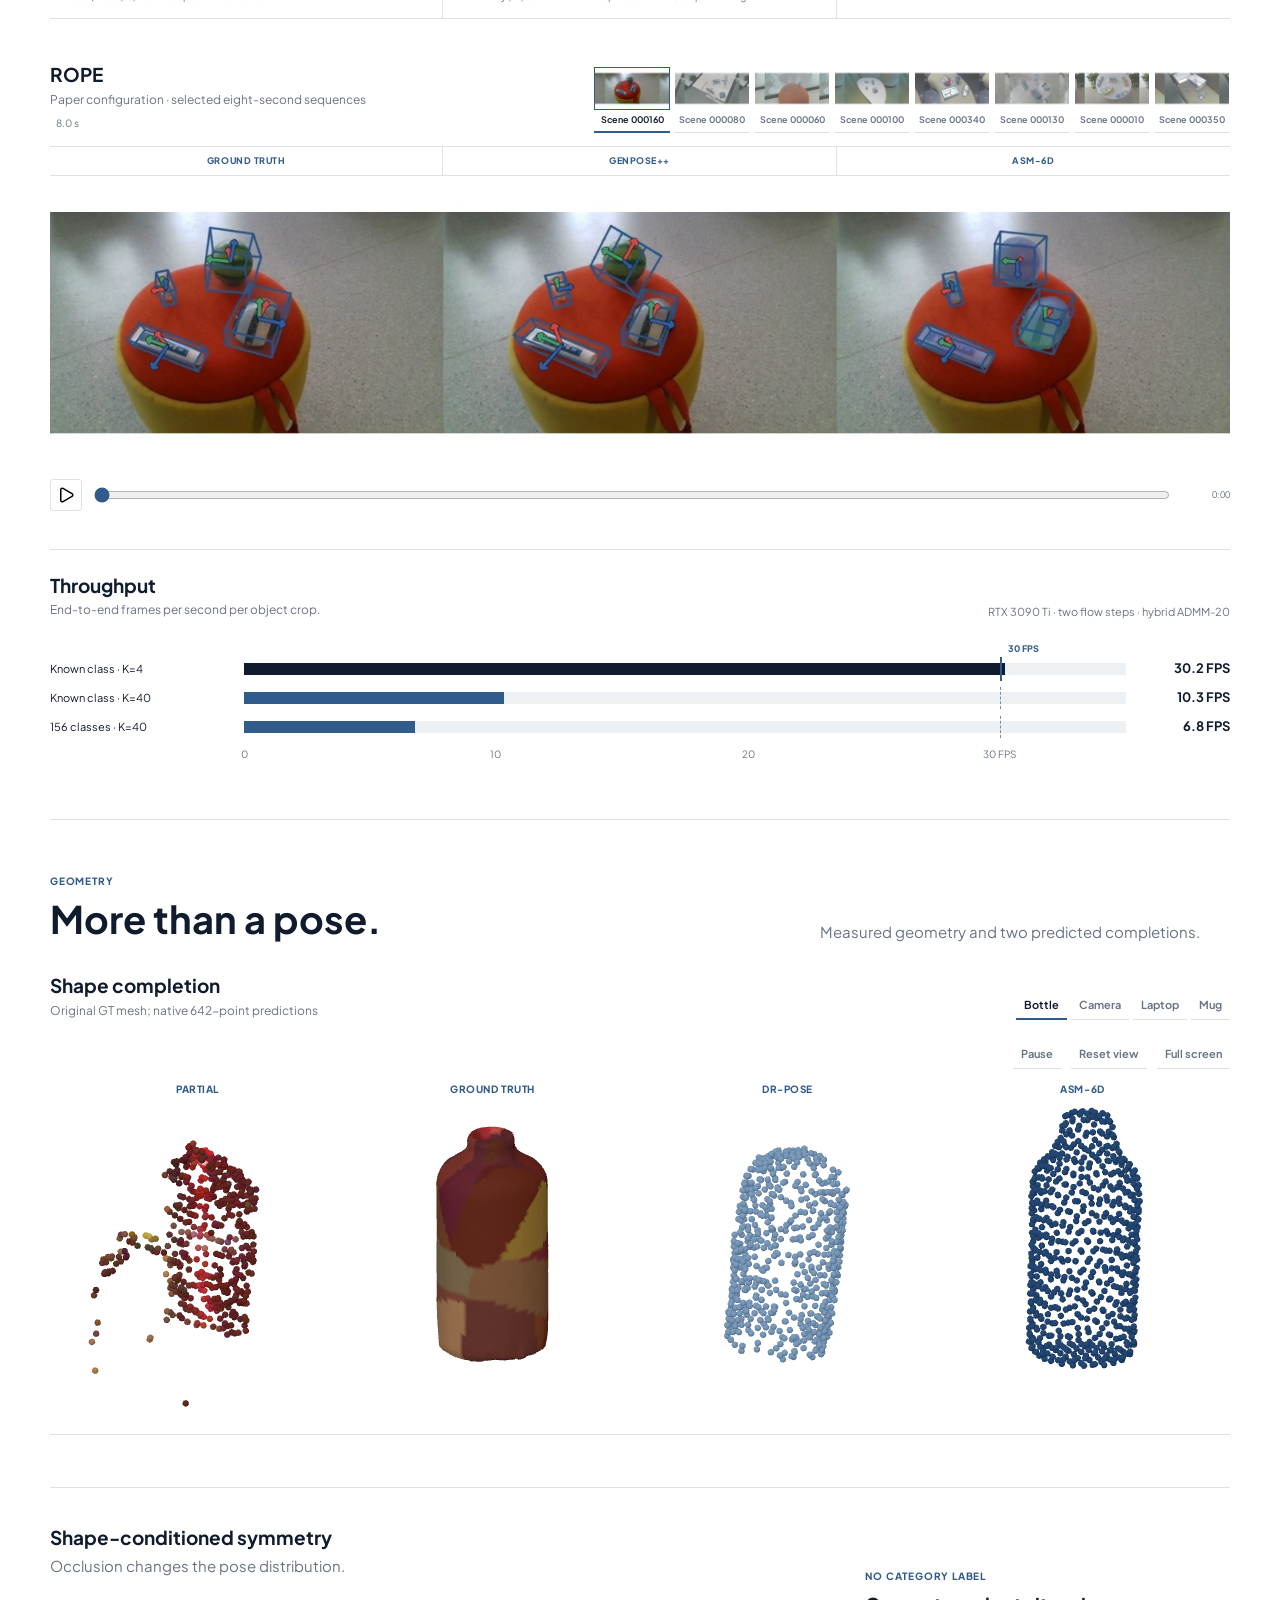
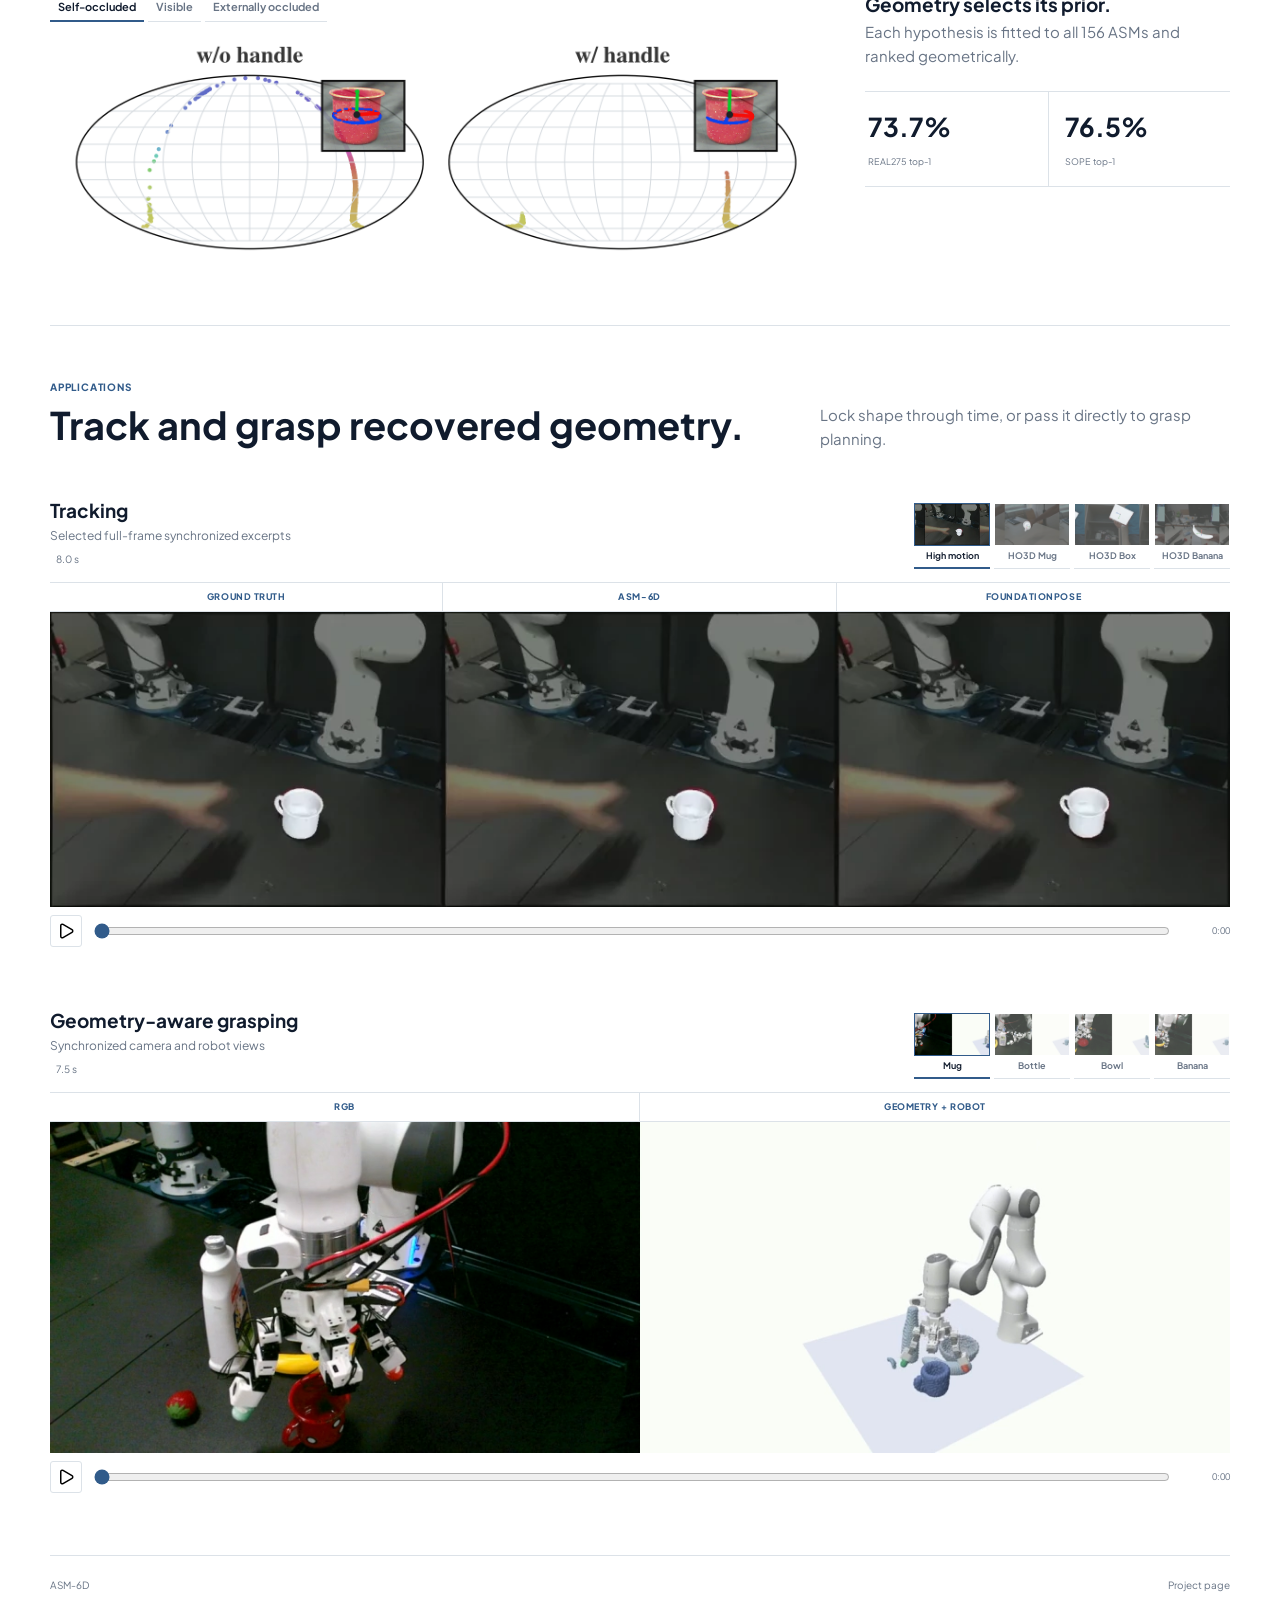
==== commit d0175a16: "Update anonymous ASM-6D website" ====
--- a/index.html
+++ b/index.html
@@ -13,7 +13,7 @@
   <link rel="icon" href="data:,">
   <link rel="preload" href="assets/fonts/PlusJakartaSans-Variable.ttf" as="font" type="font/ttf" crossorigin>
   <link rel="preload" href="assets/images/main-poster.webp" as="image" type="image/webp" fetchpriority="high">
-  <link rel="stylesheet" href="styles.css?v=full-media-controls">
+  <link rel="stylesheet" href="styles.css?v=full-media-controls-2">
   <script type="module" src="app.js?v=full-media-controls"></script>
 </head>
 <body>
--- a/styles.css
+++ b/styles.css
@@ -44,7 +44,7 @@
 @media(max-width:500px){h1{font-size:60px}.latency-row{grid-template-columns:96px 1fr 70px}.fps-axis{margin-left:104px;margin-right:78px}.nav-links{gap:10px}.theme-toggle{width:24px}.flow-output-label{font-size:8px;max-width:60%}.score-row{font-size:12px}.score-heading{font-size:10px}}
 
 .media-toolbar{display:flex;justify-content:flex-end;padding:4px 0;gap:8px}
-.instance-reel{position:relative}.instance-playback{position:absolute;top:0;right:4px;z-index:2;padding:0}
+.instance-reel{position:relative;padding-bottom:36px}.instance-playback{position:absolute;bottom:2px;right:4px;z-index:2;padding:0}
 .playback-toggle{display:grid;place-items:center;width:32px;height:32px;flex:none;padding:6px;border:1px solid var(--line);border-radius:3px;background:var(--paper);cursor:pointer;color:var(--ink)}
 .playback-toggle img{width:18px;height:18px;background:transparent}
 .playback-toggle:hover{border-color:var(--blue)}
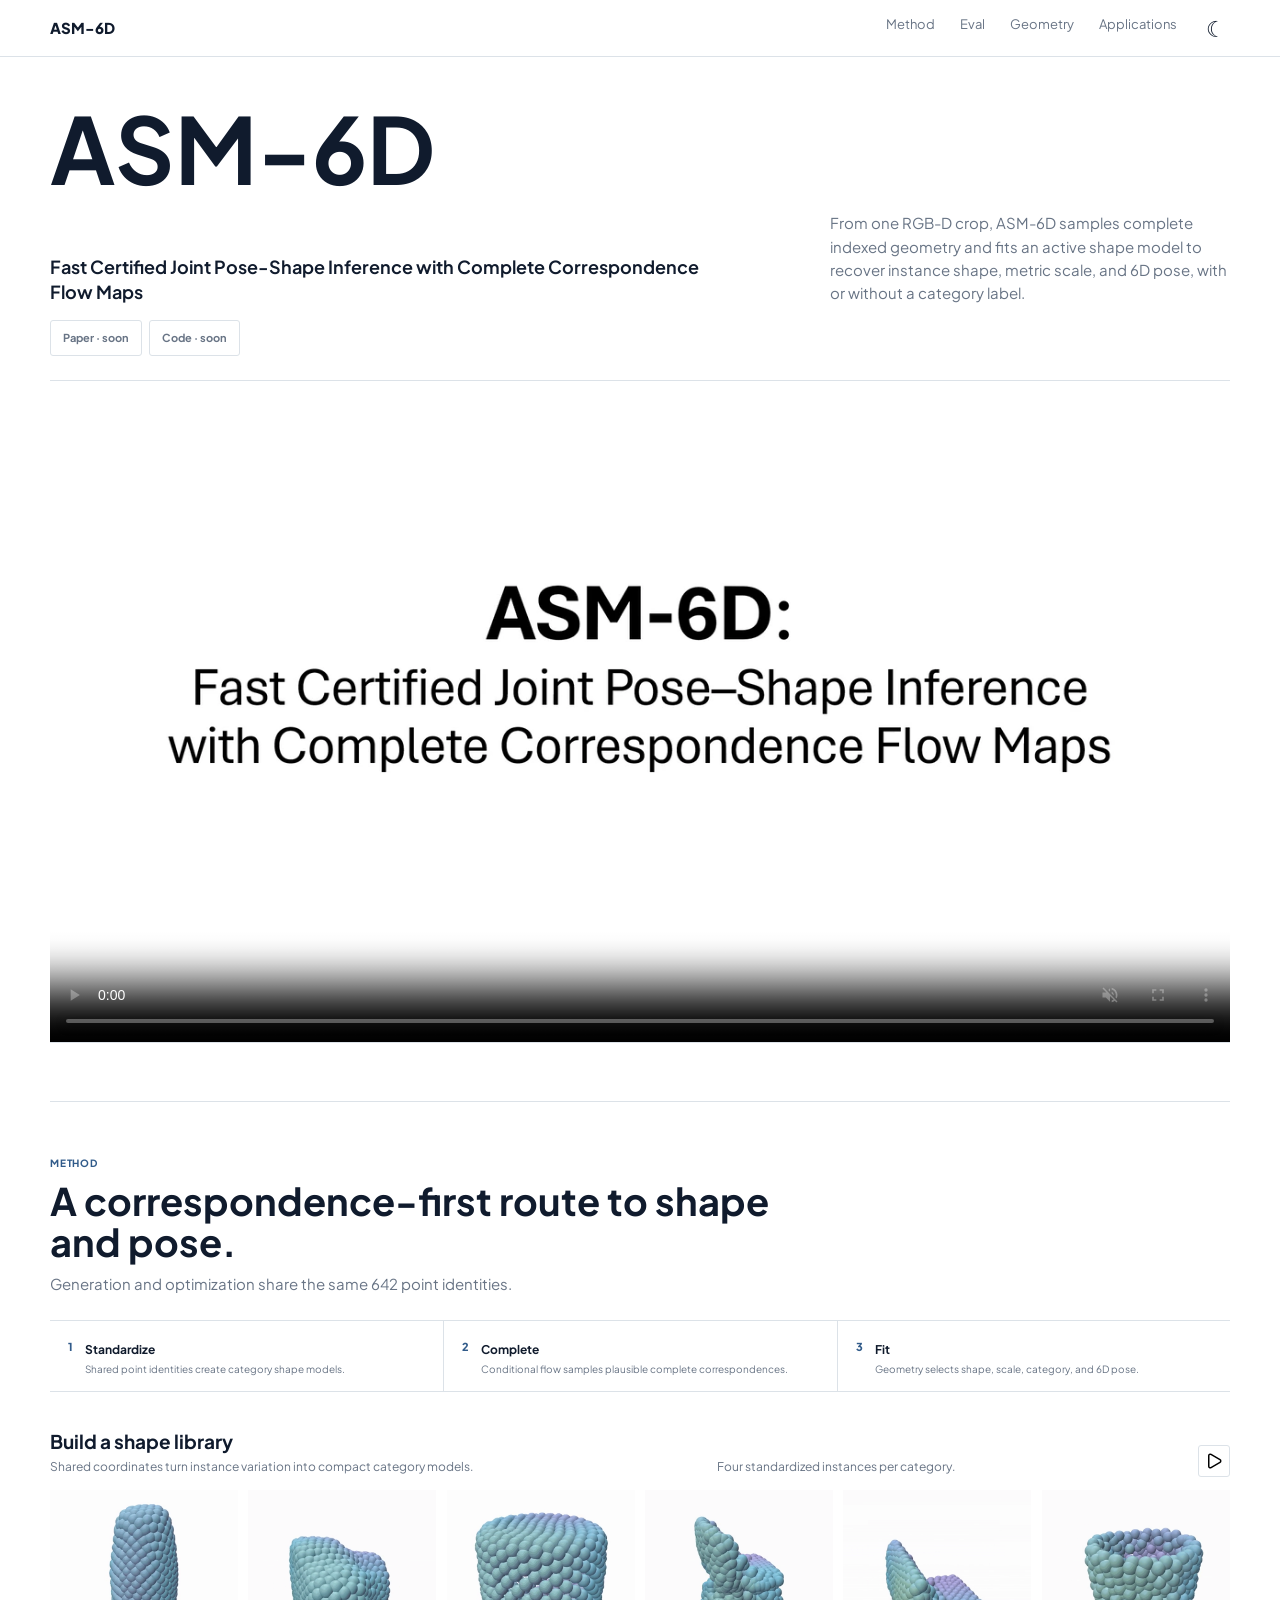
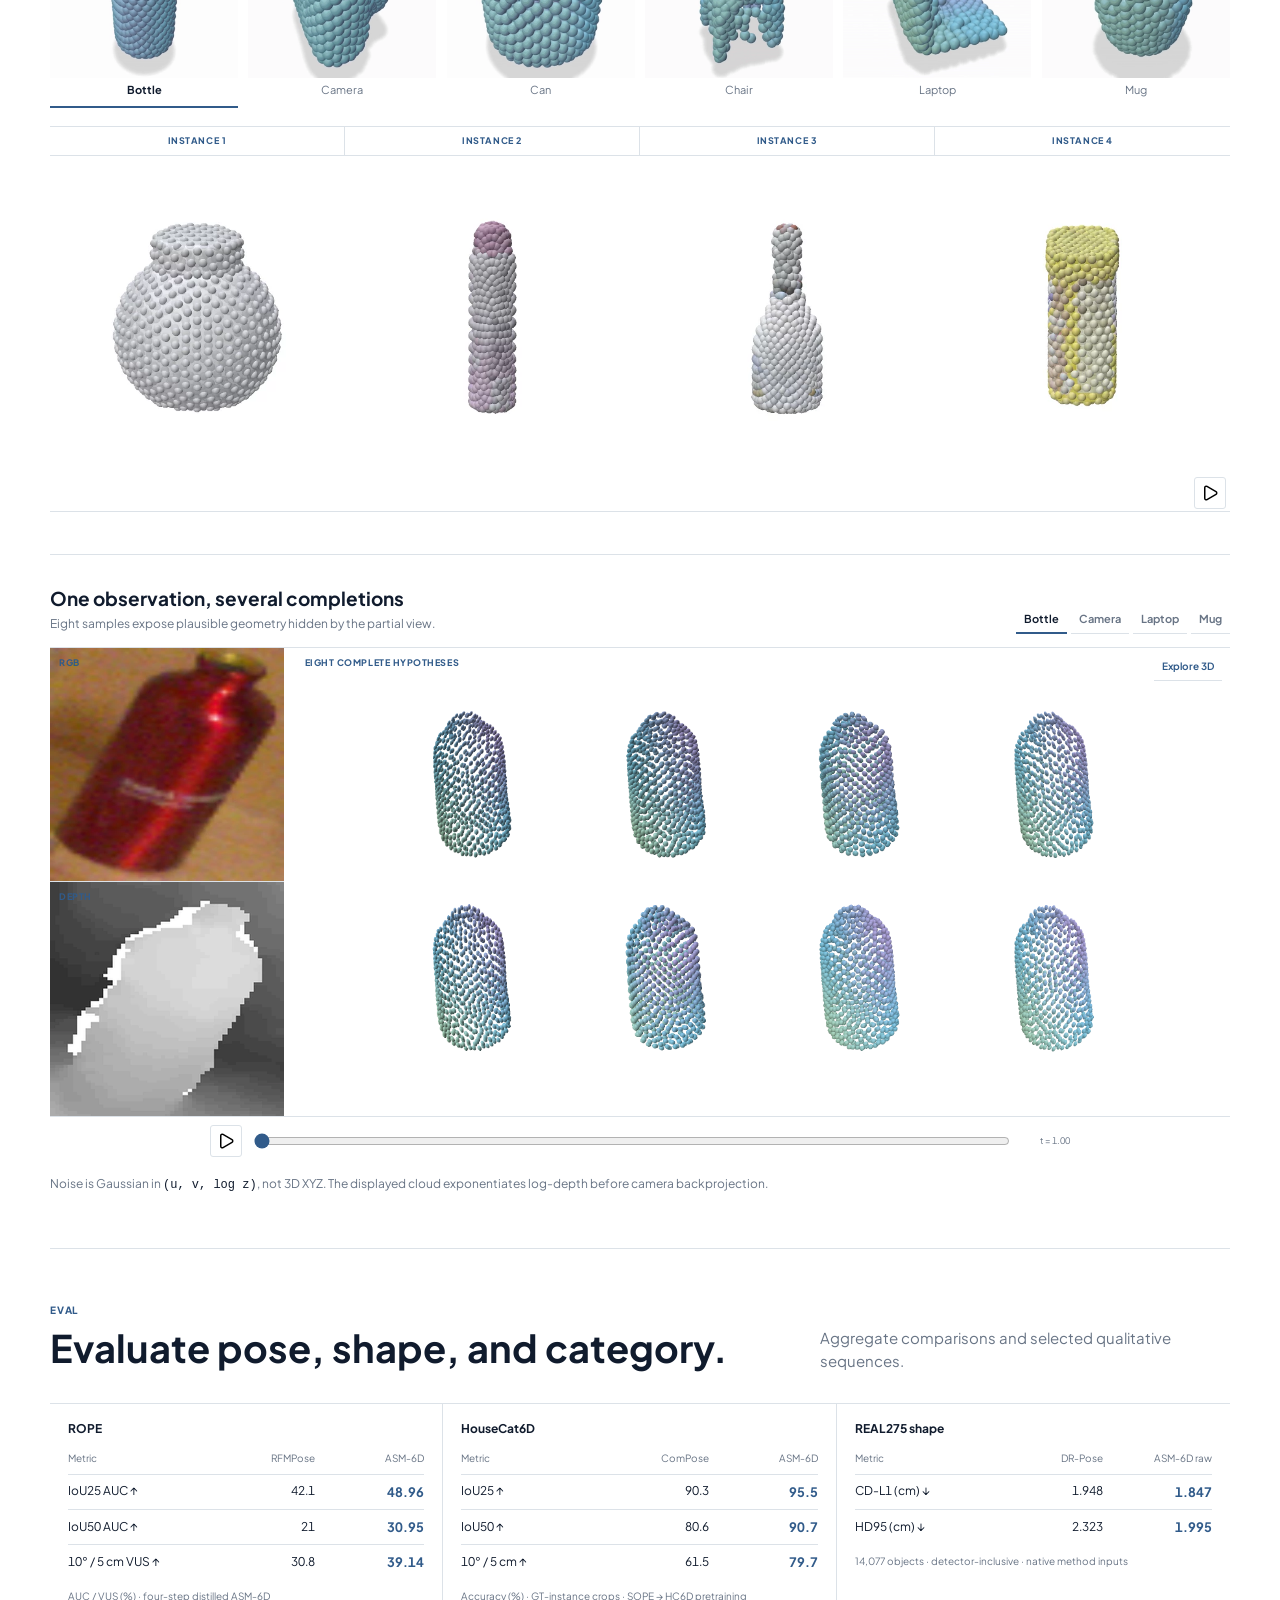
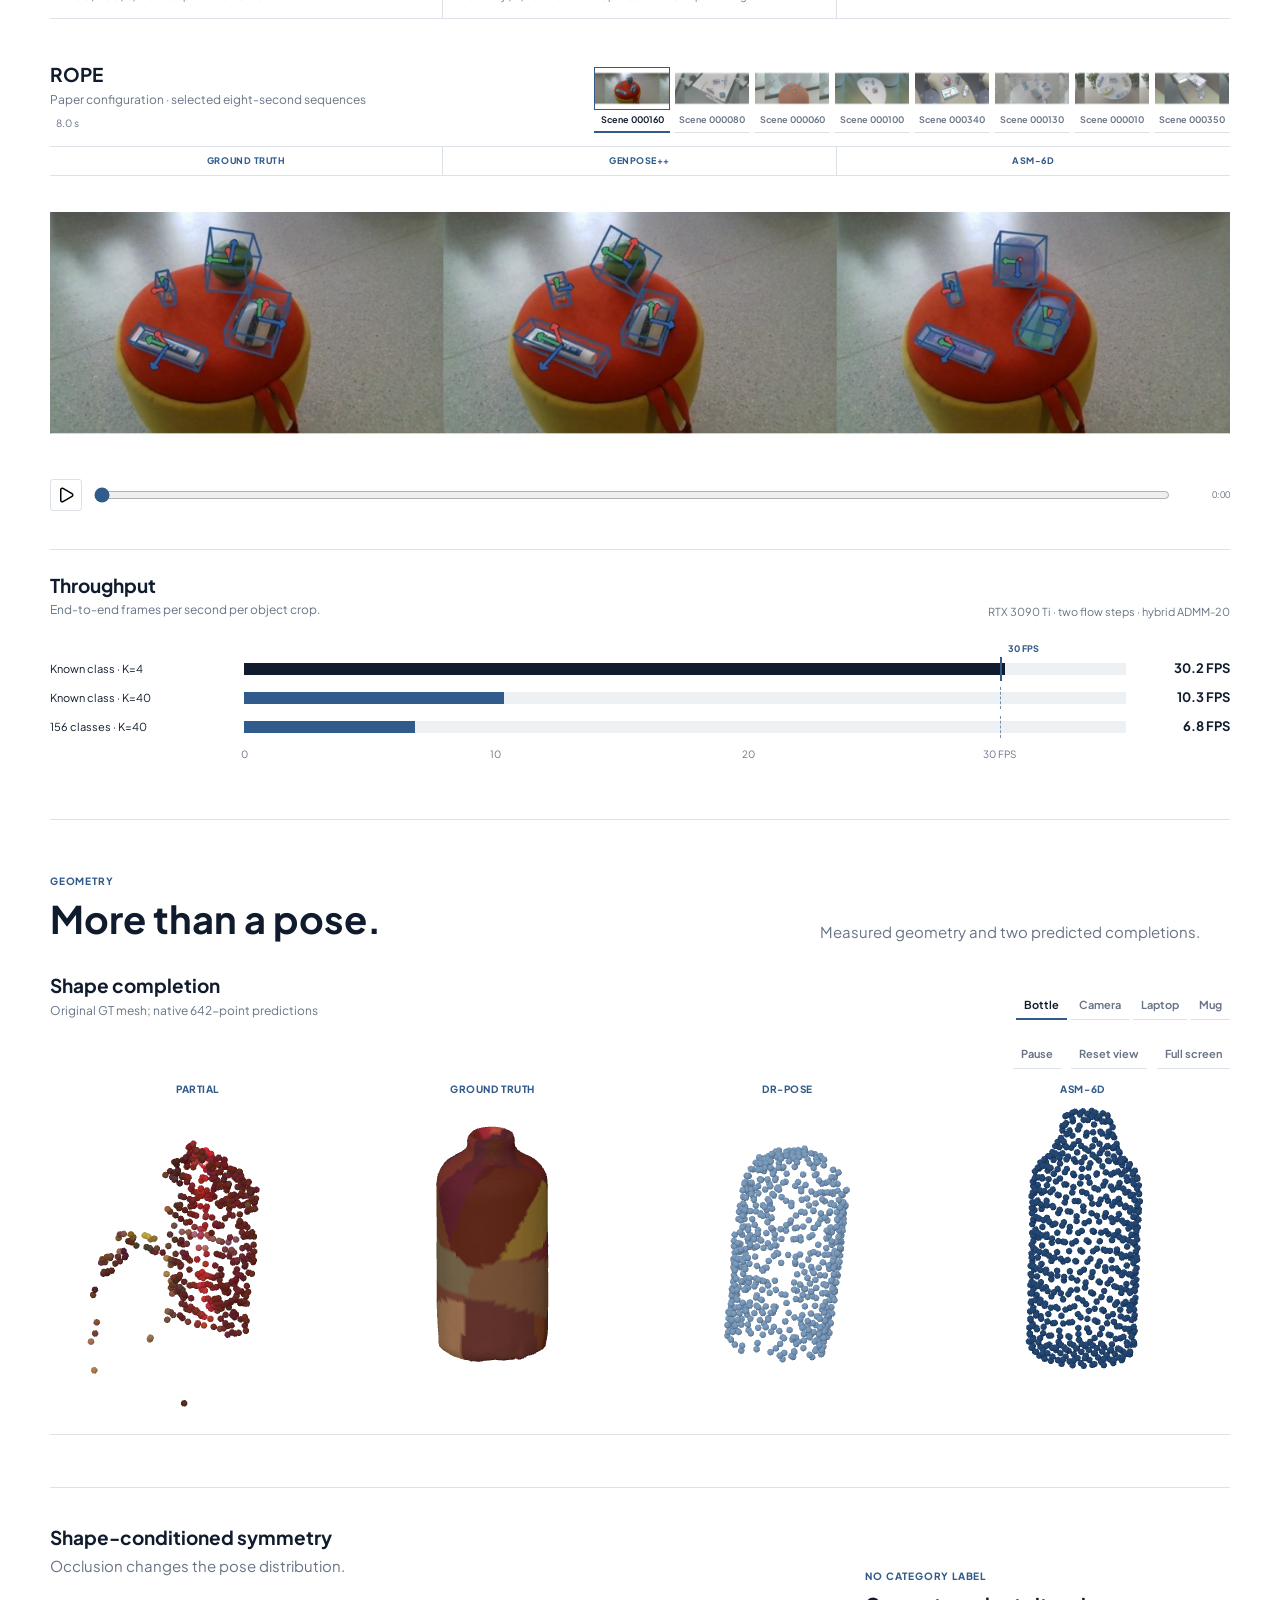
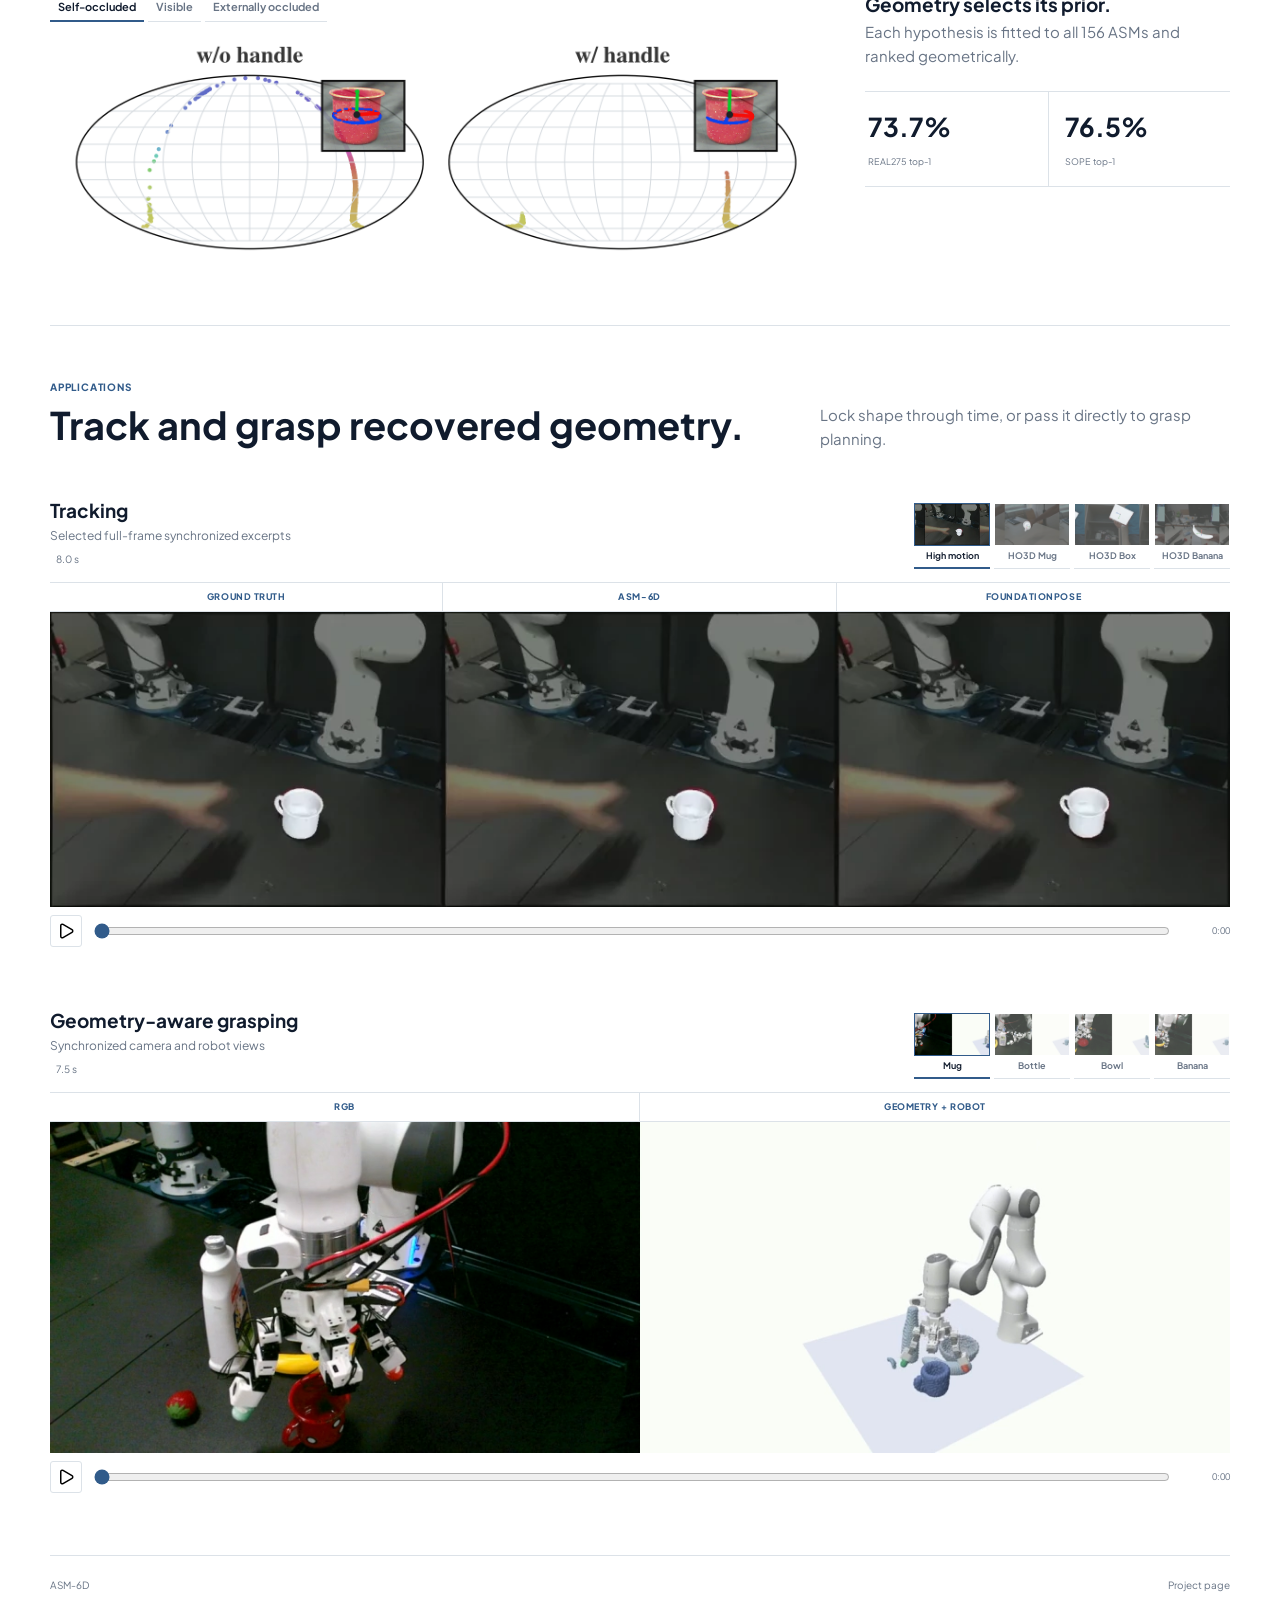
==== commit 7804c409: "Update anonymous ASM-6D website" ====
--- a/index.html
+++ b/index.html
@@ -14,7 +14,7 @@
   <link rel="preload" href="assets/fonts/PlusJakartaSans-Variable.ttf" as="font" type="font/ttf" crossorigin>
   <link rel="preload" href="assets/images/main-poster.webp" as="image" type="image/webp" fetchpriority="high">
   <link rel="stylesheet" href="styles.css?v=full-media-controls-2">
-  <script type="module" src="app.js?v=full-media-controls"></script>
+  <script type="module" src="app.js?v=completion-loading-guard"></script>
 </head>
 <body>
   <a class="skip-link" href="#main">Skip to content</a>
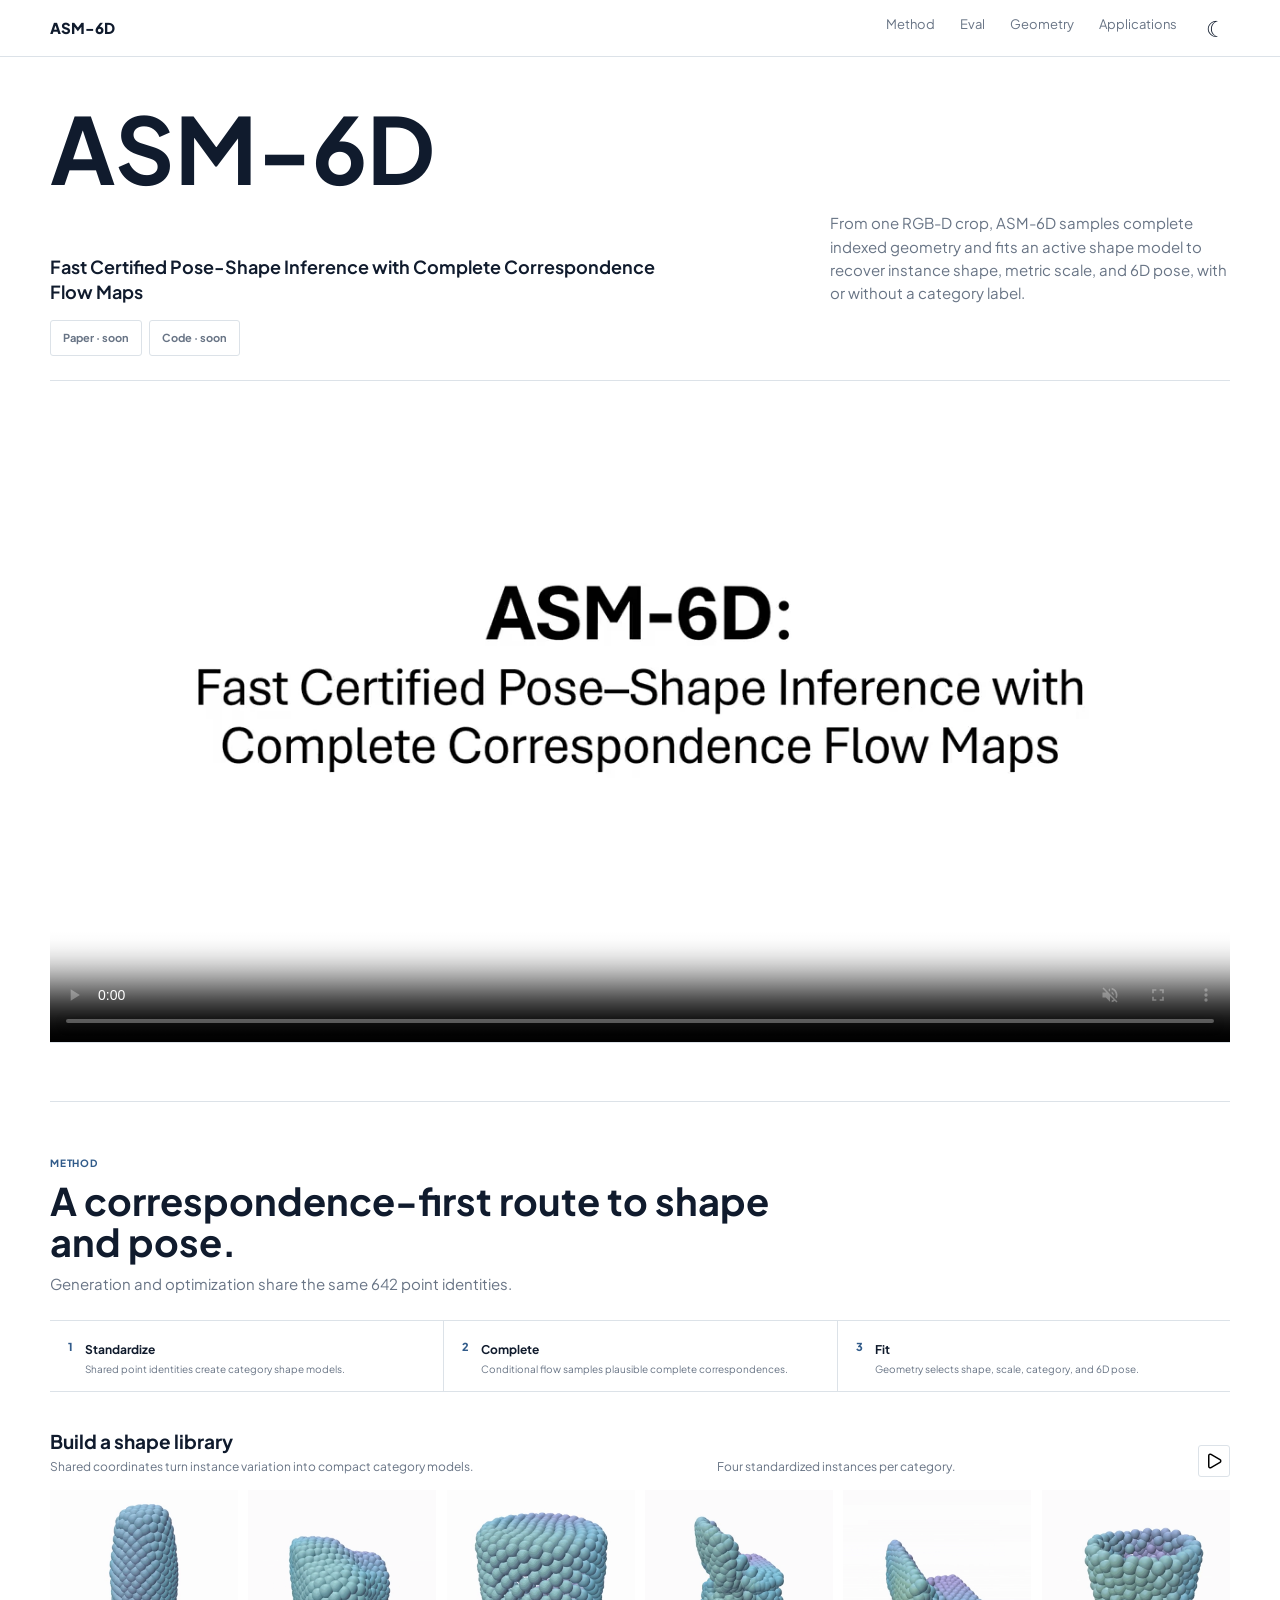
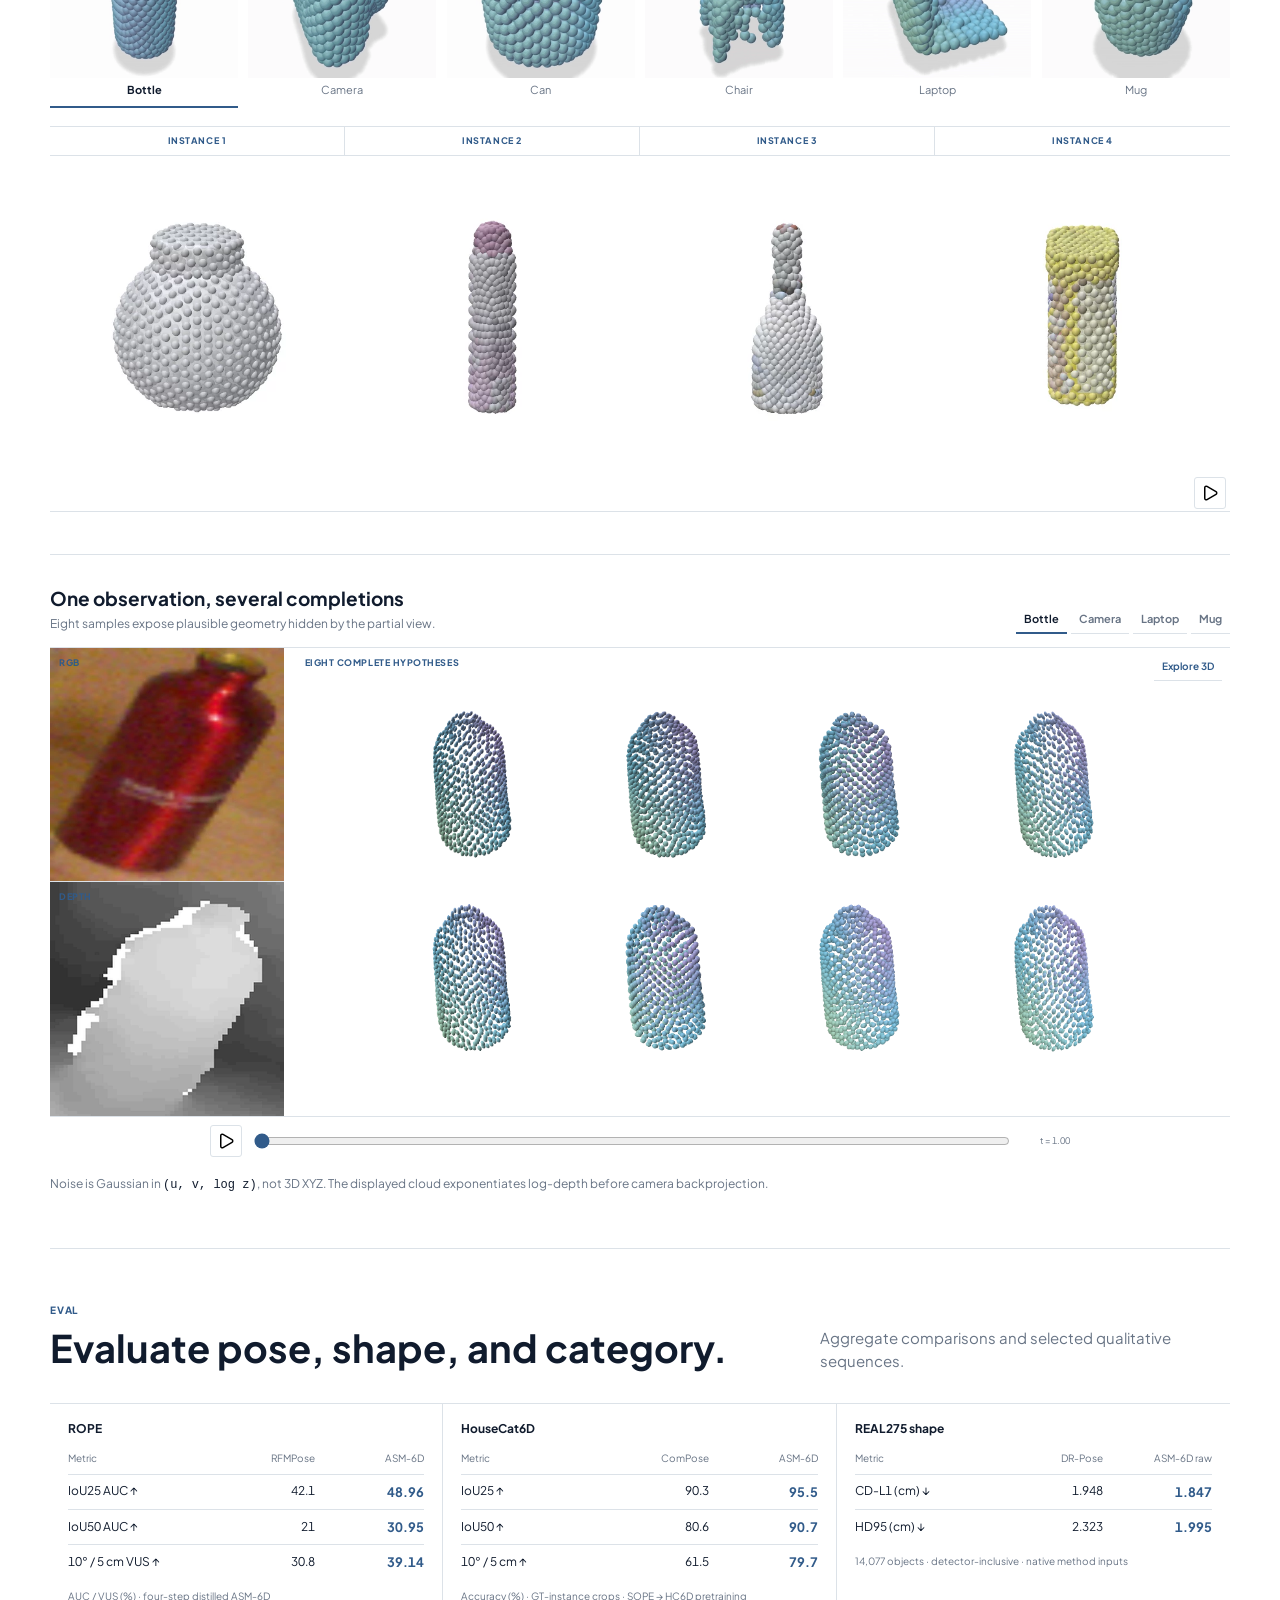
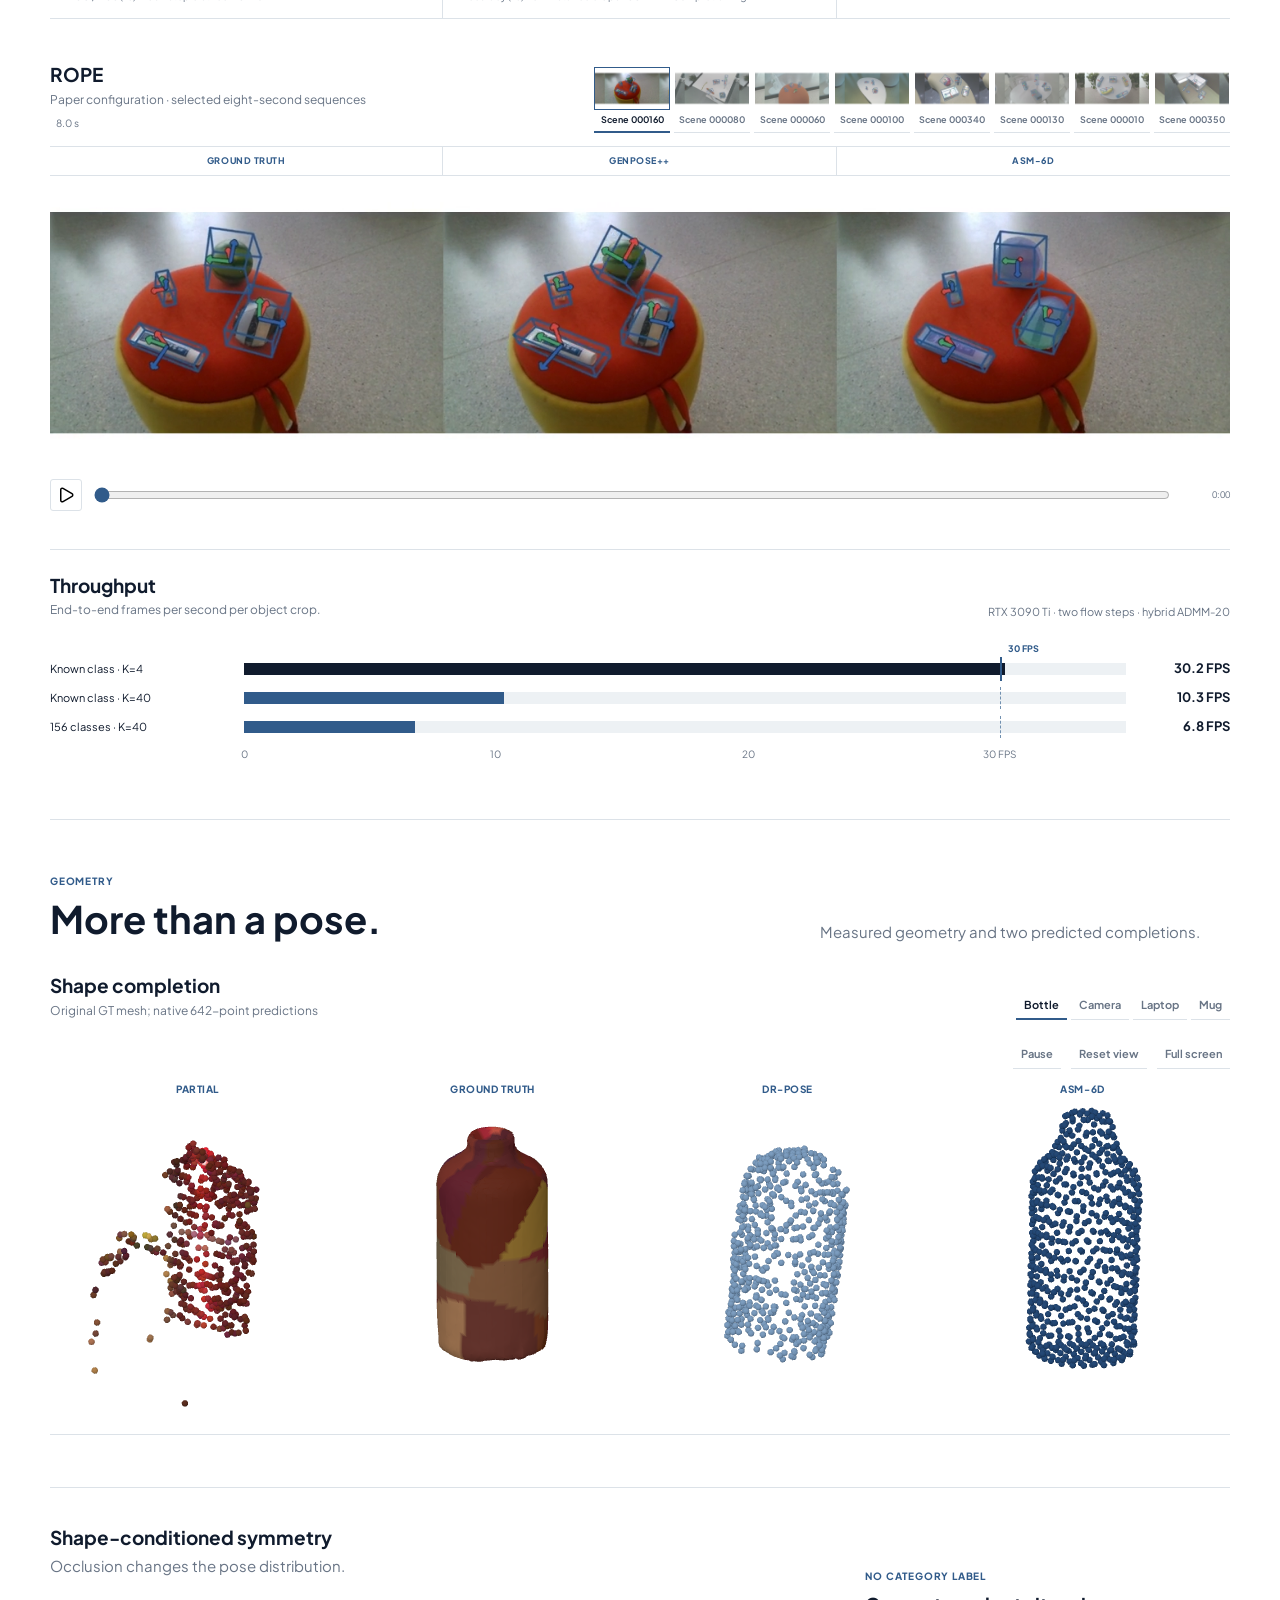
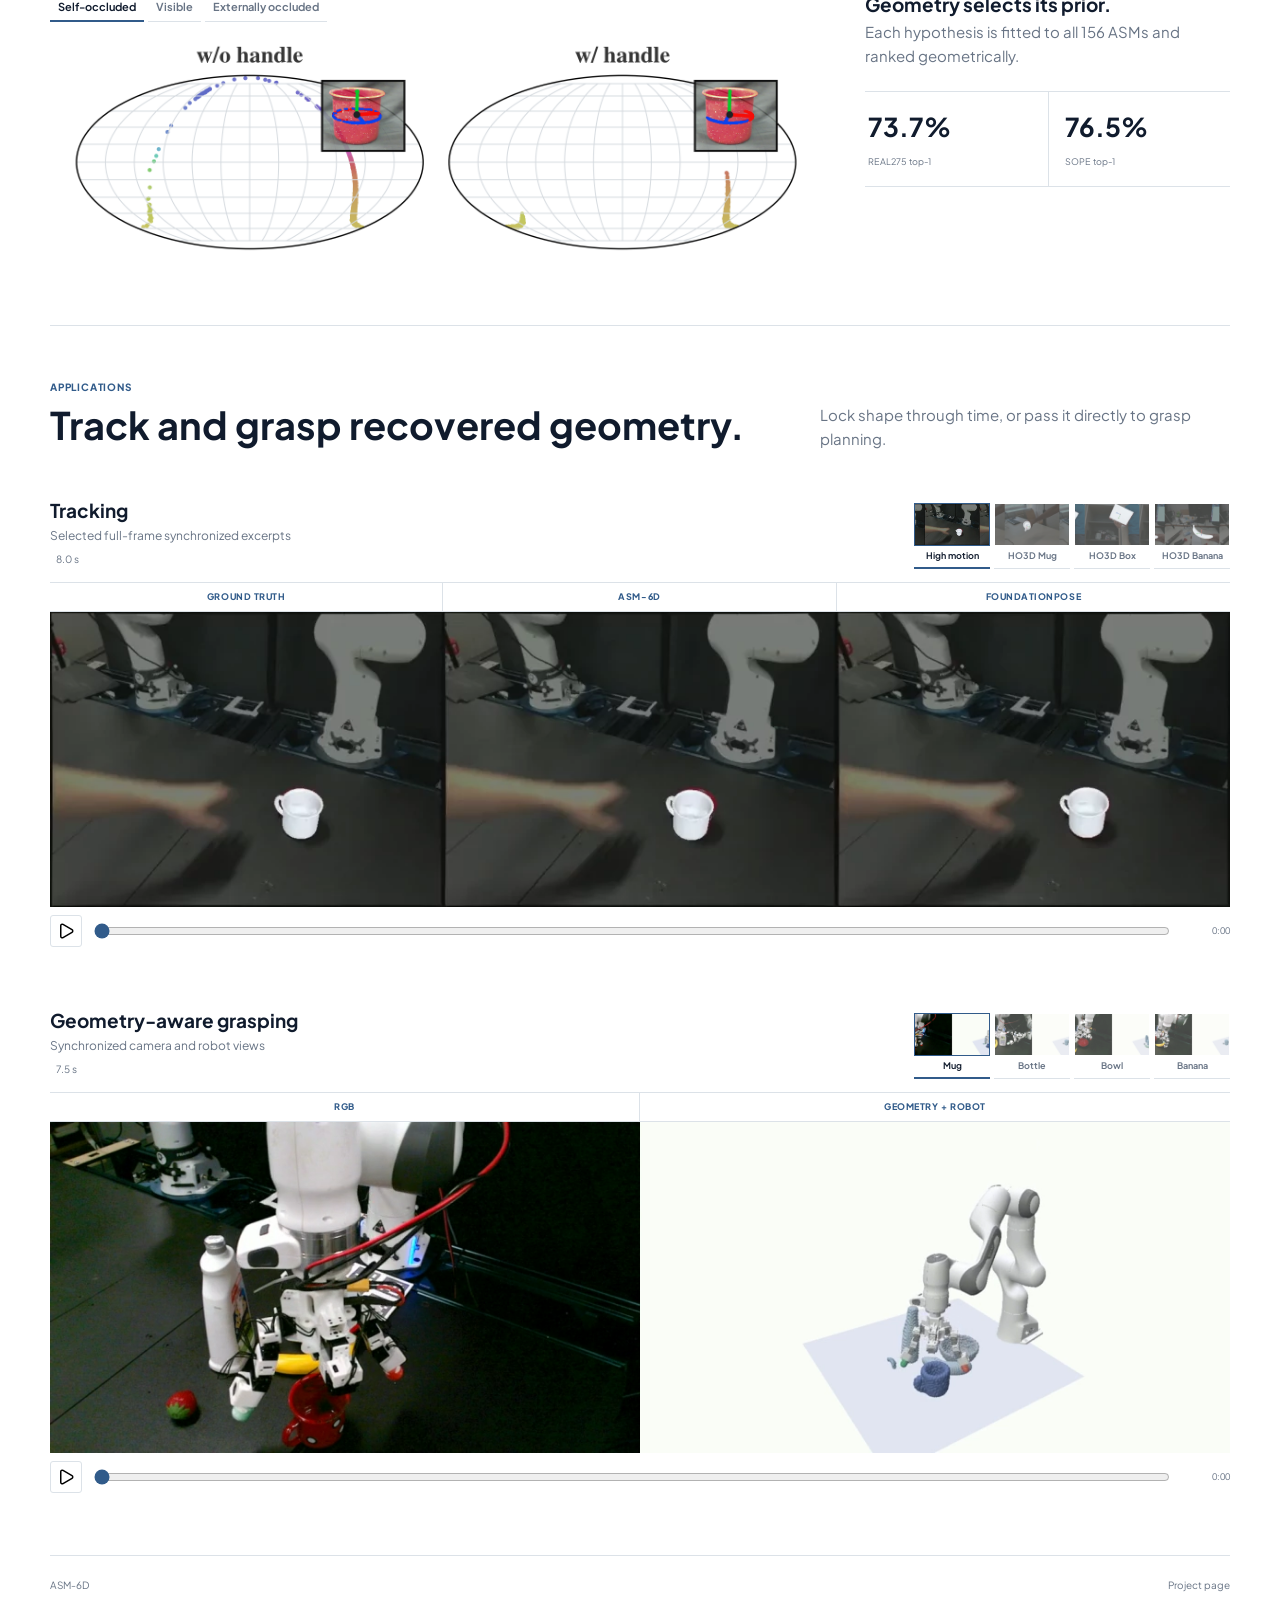
==== commit 7ced1d92: "Update anonymous ASM-6D website" ====
--- a/index.html
+++ b/index.html
@@ -7,12 +7,12 @@
   <meta name="robots" content="noindex,nofollow,noarchive">
   <meta property="og:type" content="website">
   <meta property="og:title" content="ASM-6D">
-  <meta property="og:description" content="Joint pose-shape inference with complete correspondence flow maps.">
+  <meta property="og:description" content="Fast certified pose-shape inference with complete correspondence flow maps.">
   <meta property="og:image" content="assets/images/social-card.webp">
   <title>ASM-6D</title>
   <link rel="icon" href="data:,">
   <link rel="preload" href="assets/fonts/PlusJakartaSans-Variable.ttf" as="font" type="font/ttf" crossorigin>
-  <link rel="preload" href="assets/images/main-poster.webp" as="image" type="image/webp" fetchpriority="high">
+  <link rel="preload" href="assets/images/main-poster-20261006-v2.webp" as="image" type="image/webp" fetchpriority="high">
   <link rel="stylesheet" href="styles.css?v=full-media-controls-2">
   <script type="module" src="app.js?v=completion-loading-guard"></script>
 </head>
@@ -27,12 +27,12 @@
     <section class="hero wrap" id="top">
       <h1>ASM-6D</h1>
       <div class="hero-line">
-        <p class="subtitle">Fast Certified Joint Pose-Shape Inference with Complete Correspondence Flow Maps</p>
+        <p class="subtitle">Fast Certified Pose-Shape Inference with Complete Correspondence Flow Maps</p>
         <p class="lede">From one RGB-D crop, ASM-6D samples complete indexed geometry and fits an active shape model to recover instance shape, metric scale, and 6D pose, with or without a category label.</p>
       </div>
       <div class="actions" aria-label="Project resources"><span class="button quiet" aria-disabled="true">Paper · soon</span><span class="button quiet" aria-disabled="true">Code · soon</span></div>
       <div class="main-video" id="main-video-shell">
-        <video id="main-video" controls muted playsinline preload="metadata" poster="assets/images/main-poster.webp" aria-label="ASM-6D project video"></video>
+        <video id="main-video" controls muted playsinline preload="metadata" poster="assets/images/main-poster-20261006-v2.webp" aria-label="ASM-6D project video"></video>
         <div class="video-placeholder" id="main-video-placeholder"><span>Main video coming soon</span></div>
       </div>
     </section>
